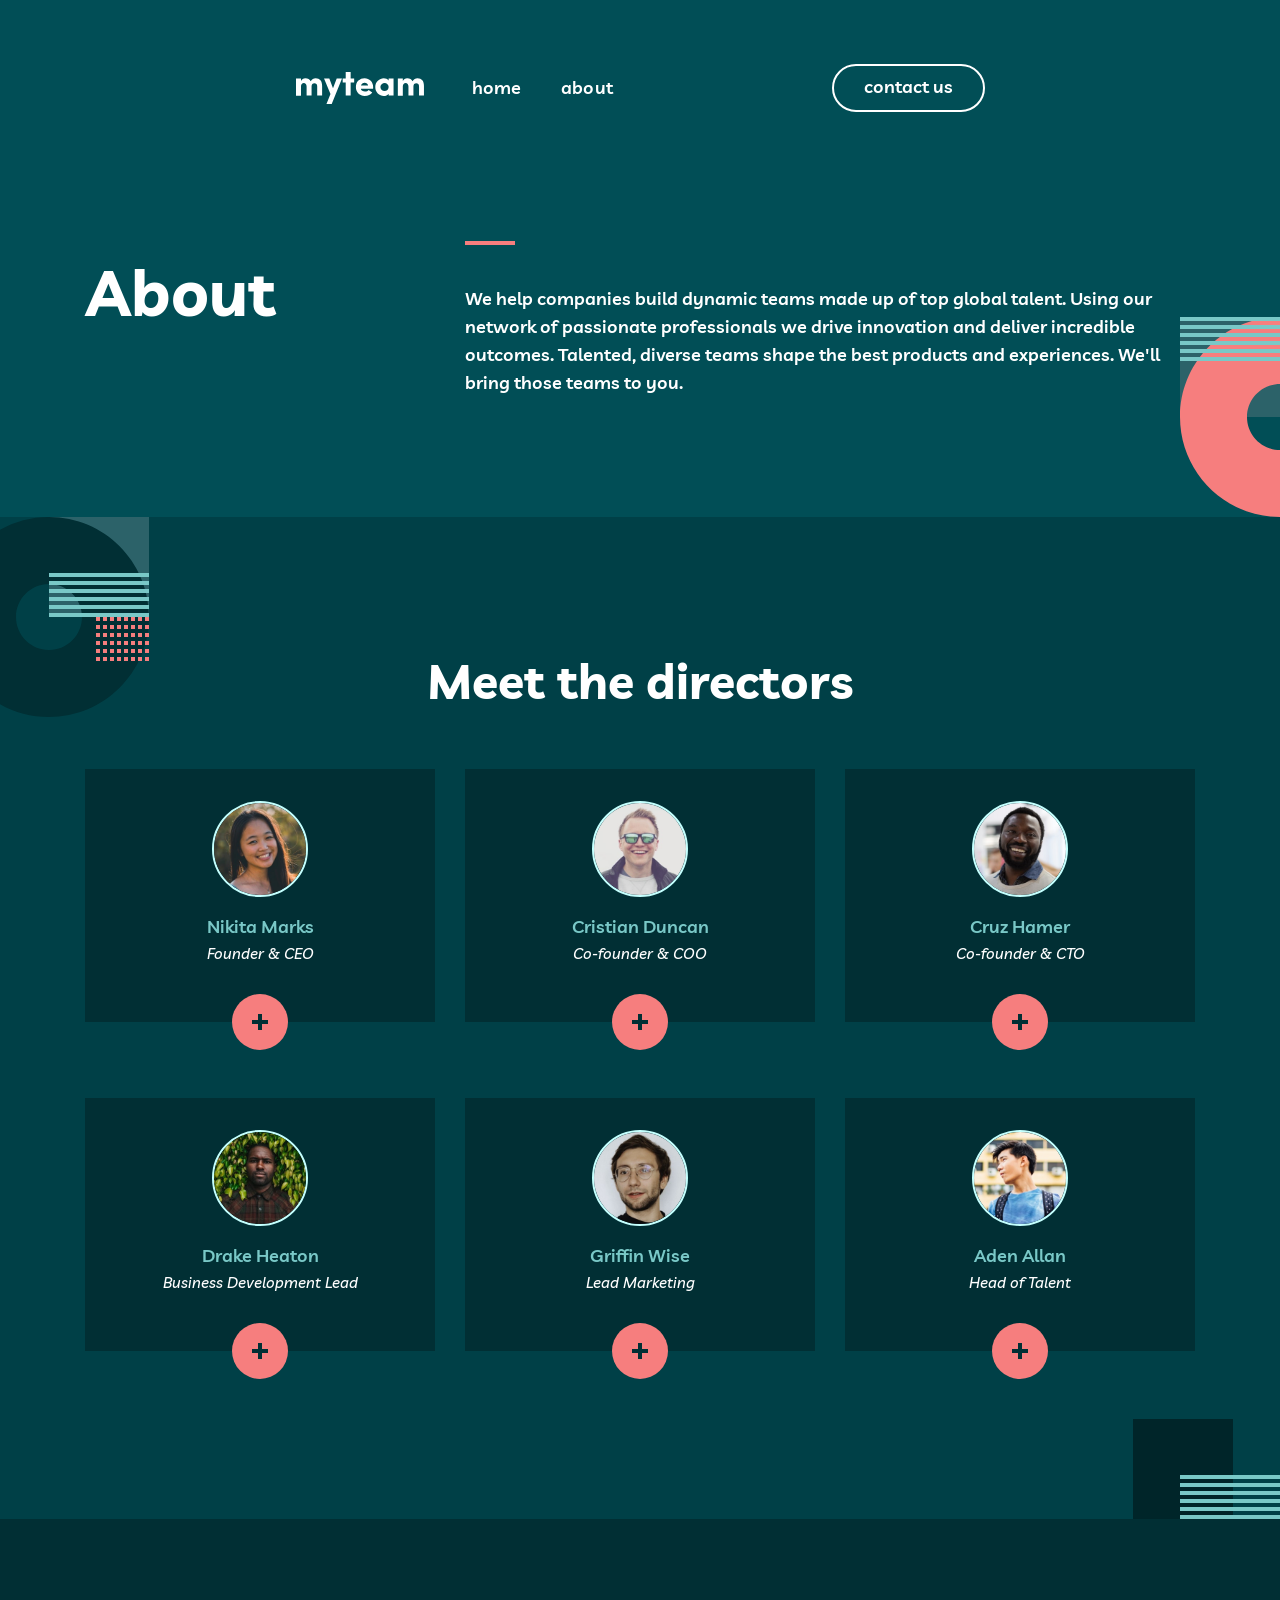
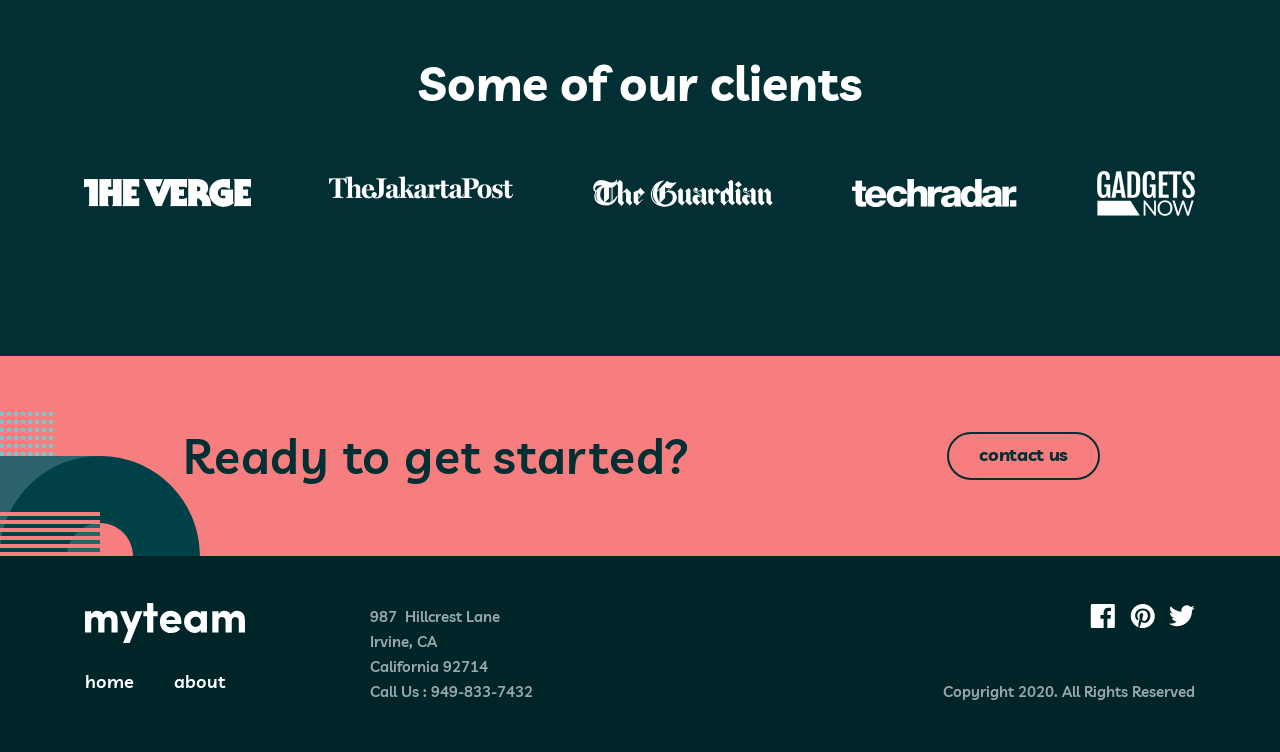
==== pages/about.html @ 4eefe759 "Merge branch 'main' into Task/Hel-60" ====
<!DOCTYPE html>
<html lang="en">
<head>
    <meta charset="UTF-8">
    <meta name="viewport" content="width=device-width, initial-scale=1.0">
    <title>About Us</title>
    <link rel="stylesheet" href="../css/normalize.css">
    <link rel="stylesheet" href="../css/main.css">
    <link rel="stylesheet" href="../css/about.css">
</head>
<body>
    <header>
        <section class="header-navigation-bar">
            <aside>
                <img class="nav-logo" src="../assets/icons/logo.svg" alt="logo">
                <nav>
                    <a href="../index.html">home</a>
                    <a href="about.html">about</a>
                </nav>
            </aside>

            <aside>
                <button class="nav-contact"><a href="contact.html">contact us</a></button>
                <button class="nav-toggle"><img src="../assets/icons/icon-hamburger.svg" alt="menu"></button>
            </aside>
        </section>
    </header>

    <main>
        <section class="about-section">
            <div class="about-text">
            <aside><h1 class="about-text-about">About</h1></aside>
            <aside class="about-paragraph-container">
                <div class="about-stick"></div>
                <p class="about-text-paragraph">We help companies build dynamic teams made up of top global talent. Using our network of passionate professionals we drive innovation and deliver incredible outcomes. Talented, diverse teams shape the best products and experiences. We'll bring those teams to you.</p>
            </aside></div>
            <img src="../assets/icons/bg-pattern-about-1-mobile-nav-1.svg" alt="bg-pattern-about-1-mobile-nav-1" class="about-circle">
        </section>
        <section class="directors-section">
            <img class="directors-decoration-top" src="../assets/icons/bg-pattern-about-2-contact-1.svg" alt="">
            <h2>Meet the directors</h2>
            <div class="directors-grid">
                <div class="director-card">
                    <div class="director-profile">
                        <img class="director-avatar" src="../assets/images/avatar-nikita.jpg" alt="nikita">
                        <h3>Nikita Marks</h3>
                        <p>Founder & CEO</p>
                    </div>
                    <article class="director-details" aria-hidden="true">
                        <h3>Nikita Marks</h3>
                        <p>“Empowered teams create truly amazing products. Set the north star and let them follow it.”</p>
                        <div>
                            <img class="director-social-icon" src="../assets/icons/icon-twitter.svg" alt="Twitter">
                            <img class="director-social-icon" src="../assets/icons/icon-linkedin.svg" alt="LinkedIn">
                        </div>
                    </article>
                    <button type="button" aria-label="Show Nikita Marks details" aria-expanded="false"><img class="director-toggle-icon" src="../assets/icons/icon-cross.svg" alt=""></button>
                </div>
                <div class="director-card">
                    <div class="director-profile">
                        <img class="director-avatar" src="../assets/images/avatar-christian.jpg" alt="christian">
                        <h3>Cristian Duncan</h3>
                        <p>Co-founder & COO</p>
                    </div>
                    <article class="director-details" aria-hidden="true">
                        <h3>Cristian Duncan</h3>
                        <p>“Empowered teams create truly amazing products. Set the north star and let them follow it.”</p>
                        <div>
                            <img class="director-social-icon" src="../assets/icons/icon-twitter.svg" alt="Twitter">
                            <img class="director-social-icon" src="../assets/icons/icon-linkedin.svg" alt="LinkedIn">
                        </div>
                    </article>
                    <button type="button" aria-label="Show Cristian Duncan details" aria-expanded="false"><img class="director-toggle-icon" src="../assets/icons/icon-cross.svg" alt=""></button>
                </div>
                <div class="director-card">
                    <div class="director-profile">
                        <img class="director-avatar" src="../assets/images/avatar-cruz.jpg" alt="cruz">
                        <h3>Cruz Hamer</h3>
                        <p>Co-founder & CTO</p>
                    </div>
                    <article class="director-details" aria-hidden="true">
                        <h3>Cruz Hamer</h3>
                        <p>“Empowered teams create truly amazing products. Set the north star and let them follow it.”</p>
                        <div>
                            <img class="director-social-icon" src="../assets/icons/icon-twitter.svg" alt="Twitter">
                            <img class="director-social-icon" src="../assets/icons/icon-linkedin.svg" alt="LinkedIn">
                        </div>
                    </article>
                    <button type="button" aria-label="Show Cruz Hamer details" aria-expanded="false"><img class="director-toggle-icon" src="../assets/icons/icon-cross.svg" alt=""></button>
                </div>
                <div class="director-card">
                    <div class="director-profile">
                        <img class="director-avatar" src="../assets/images/avatar-drake.jpg" alt="drake">
                        <h3>Drake Heaton</h3>
                        <p>Business Development Lead</p>
                    </div>
                    <article class="director-details" aria-hidden="true">
                        <h3>Drake Heaton</h3>
                        <p>“Empowered teams create truly amazing products. Set the north star and let them follow it.”</p>
                        <div>
                            <img class="director-social-icon" src="../assets/icons/icon-twitter.svg" alt="Twitter">
                            <img class="director-social-icon" src="../assets/icons/icon-linkedin.svg" alt="LinkedIn">
                        </div>
                    </article>
                    <button type="button" aria-label="Show Drake Heaton details" aria-expanded="false"><img class="director-toggle-icon" src="../assets/icons/icon-cross.svg" alt=""></button>
                </div>
                <div class="director-card">
                    <div class="director-profile">
                        <img class="director-avatar" src="../assets/images/avatar-griffin.jpg" alt="griffin">
                        <h3>Griffin Wise</h3>
                        <p>Lead Marketing</p>
                    </div>
                    <article class="director-details" aria-hidden="true">
                        <h3>Griffin Wise</h3>
                        <p>“Empowered teams create truly amazing products. Set the north star and let them follow it.”</p>
                        <div>
                            <img class="director-social-icon" src="../assets/icons/icon-twitter.svg" alt="Twitter">
                            <img class="director-social-icon" src="../assets/icons/icon-linkedin.svg" alt="LinkedIn">
                        </div>
                    </article>
                    <button type="button" aria-label="Show Griffin Wise details" aria-expanded="false"><img class="director-toggle-icon" src="../assets/icons/icon-cross.svg" alt=""></button>
                </div>
                <div class="director-card">
                    <div class="director-profile">
                        <img class="director-avatar" src="../assets/images/avatar-aden.jpg" alt="aden">
                        <h3>Aden Allan</h3>
                        <p>Head of Talent</p>
                    </div>
                    <article class="director-details" aria-hidden="true">
                        <h3>Aden Allan</h3>
                        <p>“Empowered teams create truly amazing products. Set the north star and let them follow it.”</p>
                        <div>
                            <img class="director-social-icon" src="../assets/icons/icon-twitter.svg" alt="Twitter">
                            <img class="director-social-icon" src="../assets/icons/icon-linkedin.svg" alt="LinkedIn">
                        </div>
                    </article>
                    <button type="button" aria-label="Show Aden Allan details" aria-expanded="false"><img class="director-toggle-icon" src="../assets/icons/icon-cross.svg" alt=""></button>
                </div>
            </div>
            <img class="directors-decoration-bottom" src="../assets/icons/bg-pattern-home-4-about-3.svg" alt="">
        </section>
        <section class="clients-section">
            <h2>Some of our clients</h2>
            <div class="client-logos">
                <img class="client-logo1 client-logo" src="../assets/icons/logo-the-verge.png" alt="The Verge">
                <img class="client-logo2 client-logo" src="../assets/icons/logo-jakarta-post.png" alt="The Jakarta Post">
                <img class="client-logo3 client-logo" src="../assets/icons/logo-the-guardian.png" alt="The Guardian">
                <img class="client-logo4 client-logo" src="../assets/icons/logo-tech-radar.png" alt="TechRadar">
                <img class="client-logo5 client-logo" src="../assets/icons/logo-gadgets-now.png" alt="Gadgets Now">
            </div>
        </section>



        <section class="ready-footer">
            <div class="ready-left">
                <img class="ready-decoration" src="../assets/icons/bg-pattern-home-6-about-5.svg" alt="decoratoin">
            </div>

            <div class="ready-content">
                <h2>Ready to get started?</h2>
                <button class="ready-button"><a href="contact.html">contact us</a></button>
            </div>
        </section>
    </main>
    
    <footer class="site-footer">
        <div class="footer-content">
            <div class="footer-left">
                <div>
                    <img class="footer-logo" src="../assets/icons/logo.svg" alt="myteam logo">
                    <nav class="footer-nav">
                        <a href="../index.html">home</a>
                        <a href="../pages/about.html">about</a>
                    </nav>
                </div>

                <div class="footer-address-box">
                    <address class="footer-address">
                        <p>987 <span>Hillcrest Lane</span></p>
                        <p>Irvine, CA</p>
                        <p>California 92714</p>
                        <p>Call Us : 949-833-7432</p>
                    </address>
                </div>
            </div>

            

            <div class="footer-right">
                <div class="footer-socials">
                <svg xmlns="http://www.w3.org/2000/svg" width="24" height="24" viewBox="0 0 24 24" fill="none">
                        <path d="M22.675 0H1.325C0.593 0 0 0.593 0 1.325V22.676C0 23.407 0.593 24 1.325 24H12.82V14.706H9.692V11.084H12.82V8.413C12.82 5.313 14.713 3.625 17.479 3.625C18.804 3.625 19.942 3.724 20.274 3.768V7.008L18.356 7.009C16.852 7.009 16.561 7.724 16.561 8.772V11.085H20.148L19.681 14.707H16.561V24H22.677C23.407 24 24 23.407 24 22.675V1.325C24 0.593 23.407 0 22.675 0Z" fill="white"/>
                    </svg>
                    <svg xmlns="http://www.w3.org/2000/svg" width="24" height="24" viewBox="0 0 24 24" fill="none">
                        <path d="M12 0C5.373 0 0 5.372 0 12C0 17.084 3.163 21.426 7.627 23.174C7.522 22.225 7.427 20.769 7.669 19.733C7.887 18.796 9.076 13.768 9.076 13.768C9.076 13.768 8.717 13.049 8.717 11.986C8.717 10.318 9.684 9.072 10.888 9.072C11.911 9.072 12.406 9.841 12.406 10.762C12.406 11.791 11.751 13.33 11.412 14.757C11.129 15.951 12.011 16.926 13.189 16.926C15.322 16.926 16.961 14.677 16.961 11.431C16.961 8.558 14.897 6.549 11.949 6.549C8.535 6.549 6.531 9.11 6.531 11.756C6.531 12.787 6.928 13.894 7.424 14.494C7.522 14.613 7.536 14.718 7.507 14.839L7.174 16.199C7.121 16.419 7 16.466 6.772 16.36C5.273 15.662 4.336 13.471 4.336 11.711C4.336 7.926 7.086 4.449 12.265 4.449C16.428 4.449 19.663 7.416 19.663 11.38C19.663 15.516 17.056 18.844 13.436 18.844C12.22 18.844 11.077 18.213 10.686 17.466L9.938 20.319C9.667 21.362 8.936 22.669 8.446 23.465C9.57 23.812 10.763 24 12 24C18.627 24 24 18.627 24 12C24 5.372 18.627 0 12 0Z" fill="white"/>
                    </svg>
                    <svg xmlns="http://www.w3.org/2000/svg" width="24" height="20" viewBox="0 0 24 20" fill="none">
                        <path d="M24 2.309C23.117 2.701 22.168 2.965 21.172 3.084C22.189 2.475 22.97 1.51 23.337 0.36C22.386 0.924 21.332 1.334 20.21 1.555C19.313 0.598 18.032 0 16.616 0C13.437 0 11.101 2.966 11.819 6.045C7.728 5.84 4.1 3.88 1.671 0.901C0.381 3.114 1.002 6.009 3.194 7.475C2.388 7.449 1.628 7.228 0.965 6.859C0.911 9.14 2.546 11.274 4.914 11.749C4.221 11.937 3.462 11.981 2.69 11.833C3.316 13.789 5.134 15.212 7.29 15.252C5.22 16.875 2.612 17.6 0 17.292C2.179 18.689 4.768 19.504 7.548 19.504C16.69 19.504 21.855 11.783 21.543 4.858C22.505 4.163 23.34 3.296 24 2.309Z" fill="white"/>
                    </svg>
                </div>

                <p class="footer-copyright">
                    Copyright 2020. All Rights Reserved
                </p>
            </div>
        </div>
    </footer>

    <script src="../js/about.js"></script>
</body>
</html>
---- css/main.css ----
/* variables */

:root {
    /* primary colors: */
    --midnight-green: #014E56;
    --light-coral: #F67E7E;
    --white: #ffffff;

    /* secondary colors: */
    --rapture-blue: #79C8C7;
    --police-blue: #2C6269;
    --deep-jungle-green: #004047;
    --sacramento-state-green: #012F34;
    --dark-green: #002529;
}




/* font declaration */

@font-face {
    font-family: "Livvic-Black";
    src: url(../assets/fonts/Livvic-Black.ttf);
}

@font-face {
    font-family: "Livvic-BlackItalic";
    src: url(../assets/fonts/Livvic-BlackItalic.ttf);
}

@font-face {
    font-family: "Livvic-Bold";
    src: url(../assets/fonts/Livvic-Bold.ttf);
}

@font-face {
    font-family: "Livvic-BoldItalic";
    src: url(../assets/fonts/Livvic-BoldItalic.ttf);
}

@font-face {
    font-family: "Livvic-ExtraLight";
    src: url(../assets/fonts/Livvic-ExtraLight.ttf);
}

@font-face {
    font-family: "Livvic-ExtraLightItalic";
    src: url(../assets/fonts/Livvic-ExtraLightItalic.ttf);
}

@font-face {
    font-family: "Livvic-Italic";
    src: url(../assets/fonts/Livvic-Italic.ttf);
}

@font-face {
    font-family: "Livvic-Light";
    src: url(../assets/fonts/Livvic-Light.ttf);
}

@font-face {
    font-family: "Livvic-LightItalic";
    src: url(../assets/fonts/Livvic-LightItalic.ttf);
}

@font-face {
    font-family: "Livvic-Medium";
    src: url(../assets/fonts/Livvic-Medium.ttf);
}

@font-face {
    font-family: "Livvic-MediumItalic";
    src: url(../assets/fonts/Livvic-MediumItalic.ttf);
}

@font-face {
    font-family: "Livvic-Regular";
    src: url(../assets/fonts/Livvic-Regular.ttf);
}

@font-face {
    font-family: "Livvic-SemiBold";
    src: url(../assets/fonts/Livvic-SemiBold.ttf);
}

@font-face {
    font-family: "Livvic-SemiBoldItalic";
    src: url(../assets/fonts/Livvic-SemiBoldItalic.ttf);
}

@font-face {
    font-family: "Livvic-Thin";
    src: url(../assets/fonts/Livvic-Thin.ttf);
}

@font-face {
    font-family: "Livvic-ThinItalic";
    src: url(../assets/fonts/Livvic-ThinItalic.ttf);
}


/* rules */

body { margin: 0; }
p { margin: 0; }
h1 { margin: 0; }




    
header {
    height: 12.0rem;
    width: 100%;
    background-color: var(--midnight-green);
    display: flex;
    justify-content: center;
}

.header-navigation-bar {
    width: 69.375rem;
    height: 3rem;
    background-color: var(--midnight-green);
    margin: 4.5625rem;
    display: flex; 
    justify-content: space-between;
    align-items: center;
    box-sizing: border-box;
}

header button {
    display: flex;
    align-items: center;
    justify-content: center;
    width: 9.563rem;
    height: 3rem;
    border-radius: 1.5rem;
    padding-bottom: 0.15rem;
    color: white;
    text-decoration: none;
    border: 2px solid white;
    background-color: transparent;
    font-size: 1.125rem;
    font-style: normal;
    line-height: 1.75rem;
    font-family: "Livvic-SemiBold";
}

header aside:first-child {
    display: flex;
}

header a {
    text-decoration: none;
    color: white;
    font-size: 1.125rem;
    font-style: normal;
    line-height: 1.75rem;
    font-family: "Livvic-SemiBold";
}

header nav a:hover {
    color: var(--light-coral);
    transition: color 0.2s ease-in-out;
}

header button:hover {
    background-color: white;
    cursor: pointer;
    transition: color 0.2s ease-in-out;
}

header button:hover a {
    color: black;
    transition: color 0.2s ease-in-out;
}


.header-navigation-bar img {
    width: 10rem;
    height: 2.5rem;
}

header nav {
    display: flex;
    align-items: center;
    gap: 2.5rem;                      
    margin-left: 5rem;
}

header nav a {
    letter-spacing: 0.01rem;
}


.header-navigation-bar .nav-toggle {
	display: none;
}







.site-footer {
    width: 100%;
    height: 12.25rem;
    background-color: var(--dark-green);
    box-sizing: border-box;
    display: flex;
    justify-content: center;
    align-items: center;
}

.footer-content {
    width: 69.375rem;
    max-width: 100%;
    height: 100%;
    display: flex;
    justify-content: space-between;
    align-items: center;
}


.footer-left {
    display: flex;
    justify-content: flex-start;
    align-items: center;
    gap: 7.8125rem;
}

.footer-left img {
    margin-top: -0.5rem;
}

.footer-logo {
    width: 10rem;
    height: 2.5rem;
    display: block;
    margin-bottom: 1.55rem;
    margin-top: -0.25rem;
}

.footer-nav {
    display: flex;
    justify-content: flex-start;
    align-items: flex-start;
    gap: 2.5rem;
}

.footer-nav a {
    color: var(--white);
    text-decoration: none;
    font-family: "Livvic-SemiBold", sans-serif;
    font-size: 1.125rem;
    line-height: 1.75rem;
}

.footer-nav a:hover {
    color: var(--light-coral);
}

.footer-address-box {
    color: var(--white);
    font-family: "Livvic-SemiBold", sans-serif;
    font-size: 0.9375rem;
    font-style: normal;
    line-height: 1.5625rem;
    opacity: 0.6;
}

.footer-address {
    font-style: normal;
}

.footer-address p:first-child span {
    margin-left: 0.22rem
}

.footer-address p {
    margin: 0;
}

.footer-right {
    height: 100%;
    display: flex;
    flex-direction: column;
    align-items: flex-end;
    justify-content: space-between;
    padding: 3rem 0;
    box-sizing: border-box;
}

.footer-socials {
    display: flex;
    gap: 0.89rem
}

.footer-socials .icon {
    width: 1.5rem;
    height: 1.5rem;
    display: flex;
    align-items: center;
    justify-content: center;
    color: var(--white);
    text-decoration: none;
}

.footer-socials svg {
    width: 100%;
    height: 100%;
    display: block;
    cursor: pointer;
    transition: 0.3s;
}

.footer-socials svg path{
    transition: 0.3s;
}

.footer-socials svg:hover{
    transform: scale(1.2    );
}

.footer-socials svg:hover path{
    fill:#F67E7E
}

.footer-socials a:hover {
    color: var(--light-coral);
}

.footer-copyright {
    color: var(--white);
    opacity: 0.6;
    font-family: "Livvic-SemiBold", sans-serif;
    font-size: 0.9375rem;
    line-height: 1.5625rem;
    margin: 0;
}








@media screen and (max-width: 1352px) {
    header {
        height: 12.0rem;
        width: 100%;
        background-color: var(--midnight-green);
        display: flex;
        justify-content: center;
    }

    .header-navigation-bar {
        width: 43.0625rem; 
        height: 3rem;
        background-color: var(--midnight-green);
        margin: 4rem 2.44rem;
        display: flex; 
        justify-content: space-between;
        align-items: center;
        box-sizing: border-box;
    }

    header button {
        display: flex;
        align-items: center;
        justify-content: center;
        width: 9.563rem;
        height: 3rem;
        border-radius: 1.5rem;
        color: white;
        text-decoration: none;
        border: 2px solid white;
        background-color: transparent;
        font-size: 1.125rem;
        font-style: normal;
        line-height: 1.75rem;
        font-family: "Livvic-SemiBold";
    }

    header aside:first-child {
        display: flex;
    }

    header a {
        text-decoration: none;
        color: white;
        font-size: 1.125rem;
        font-style: normal;
        line-height: 1.75rem;
        font-family: "Livvic-SemiBold";
    }

    header nav a:hover {
        color: var(--light-coral);
        transition: color 0.2s ease-in-out;
    }

    header button:hover {
        background-color: white;
        cursor: pointer;
        transition: color 0.2s ease-in-out;
    }

    header button:hover a {
        color: black;
        transition: color 0.2s ease-in-out;
    }


    .header-navigation-bar img {
        width: 8rem;
        height: 2rem;
    }

    header nav {
        display: flex;
        align-items: center;
        gap: 2.5rem;                      
        margin-left: 3rem;
    }

    header button {
        width: 9.563rem;
        height: 3rem;
        border-radius: 1.5rem;
        border: 2px solid white;
        background-color: transparent;
        color: white;
    }


    p { margin: 0; }
    h1 { margin: 0; }
}


@media screen and (max-width: 767px) {
    .header-navigation-bar {
        display: flex;
        justify-content: space-between;
        align-items: center;
        width: 20.4375rem;
        max-width: 100%;
        height: 8rem;
        margin: 0 auto;
    }

    .header-navigation-bar nav,
    .header-navigation-bar .nav-contact {
        display: none;
    }

    .nav-logo {
        width: 8rem;
        height: auto;
    }

    .header-navigation-bar .nav-toggle {
        display: block;
        width: 1.25rem;
        height: 1.0625rem;
        min-width: 0;
        padding: 0;
        border: 0;
        border-radius: 0;
        background-color: transparent;
        cursor: pointer;
    }

    .header-navigation-bar .nav-toggle:hover {
        background-color: transparent;
    }

    .nav-toggle img {
        display: block;
        width: 1.25rem;
        height: 1.0625rem;
    }

}
---- css/about.css ----
.about-section {
    position: relative;
    background-color: var(--midnight-green);
    color: white;
    font-family: "Livvic-SemiBold", sans-serif;
    min-height: 20.3rem;
    overflow: hidden;
    justify-content: center;
    display: flex;
}

.about-text {
    width: 69.375rem;
    margin-top: 1.85rem;
    height: 10rem;
    display: grid;
    grid-template-columns: 350px 1fr;
    column-gap: 30px;
    margin-left: -0.3rem;
}

.about-text-about {
    font-family: "Livvic-Bold", sans-serif;
    font-size: 4rem;
    line-height: 8.75rem;
    margin-left: 3px;
}

.about-paragraph-container {
    display: flex;
    flex-direction: column;
}

.about-stick {
    width: 50px;
    margin-left: 2px;
    height: 4px;
    background-color: var(--light-coral);
    margin-top: 19px;
    margin-bottom: 40px;
}

.about-text-paragraph {
    font-size: 18px;
    line-height: 28px;
    margin: 0;
    margin-left: 2px;
    letter-spacing: 0.01px;

}

.about-circle {
    position: absolute;
    right: -100px;
    bottom: 0;
    width: 200px;
    height: auto;
}





















.directors-section,
.clients-section {
    position: relative;
    overflow: hidden;
    color: var(--white);
    font-family: "Livvic-SemiBold", sans-serif;
    text-align: center;
    box-sizing: border-box;
}

.directors-section {
    background: var(--deep-jungle-green);
    padding: 140px 24px 168px;
}

.directors-decoration-top
{
    position: absolute;
    top: 0;
    left: -4%;
}

.directors-decoration-bottom {
    position: absolute;
    right: 0;
    bottom: 0;
}

.directors-section > h2,
.clients-section > h2 {
    position: relative;
    z-index: 1;
    margin: 0 0 64px;
    font: 48px/48px "Livvic-Bold", sans-serif;
}

.directors-grid {
    position: relative;
    z-index: 1;
    display: grid;
    grid-template-columns: repeat(3, minmax(0, 1fr));
    gap: 76px 30px;
    max-width: 1110px;
    margin: auto;
}

.director-card {
    position: relative;
    height: 253px;
    background: var(--sacramento-state-green);
}

.director-profile,
.director-card > article {
    position: absolute;
    inset: 0;
    display: flex;
    flex-direction: column;
    align-items: center;
    box-sizing: border-box;
    padding: 32px 24px;
}

.director-avatar {
    width: 96px;
    height: 96px;
    box-sizing: border-box;
    border: 2px solid #c4fffe;
    border-radius: 50%;
    object-fit: cover;
    margin-bottom: 16px;
}

.directors-section h3 {
    margin: 0;
    color: var(--rapture-blue);
    font-size: 18px;
    line-height: 28px;
}

.directors-section p {
    font-size: 15px;
    line-height: 25px;
}

.director-profile p {
    font-family: "Livvic-MediumItalic", sans-serif;
}

.director-details {
    visibility: hidden;
    opacity: 0;
    background: var(--dark-green);
    transition: opacity 180ms ease, visibility 180ms ease;
}

.director-details p {
    max-width: 255px;
    margin-top: 8px;
}

.director-details div {
    display: flex;
    gap: 16px;
    margin-top: 24px;
}

.director-social-icon {
    display: block;
    width: 24px;
    height: 24px;
    cursor: pointer;
    object-fit: contain;
    transition: transform 180ms ease;
}

.director-social-icon:hover {
    transform: translateY(-4px) scale(1.15);
    filter: invert(47%) sepia(100%) saturate(499%) hue-rotate(314deg) brightness(110%) contrast(93%);
}

.director-card.is-open > .director-details {
    visibility: visible;
    opacity: 1;
}

.director-card > button {
    position: absolute;
    z-index: 2;
    left: 50%;
    bottom: -28px;
    display: grid;
    place-items: center;
    width: 56px;
    height: 56px;
    padding: 0;
    transform: translateX(-50%);
    border: 0;
    border-radius: 50%;
    background: var(--light-coral);
    cursor: pointer;
    outline: none;
}

.director-card > button:hover,
.director-card > button:focus-visible {
    background: var(--rapture-blue);
}

.director-card > button:focus-visible {
    outline: 2px solid var(--white);
    outline-offset: 3px;
}

.director-card.is-open > button {
    background: var(--rapture-blue);
}

.director-card.is-open > button .director-toggle-icon {
    transform: rotate(45deg);
}

.director-toggle-icon {
    width: 16px;
    height: 16px;
    transition: transform 180ms ease;
}

@media (prefers-reduced-motion: reduce) {
    .director-details,
    .director-social-icon,
    .director-card > button,
    .director-toggle-icon {
        transition: none;
    }
}






















.clients-section {
    min-height: 437px;
    padding: 140px 24px 110px;
    background: var(--sacramento-state-green);
}

.client-logos {
    position: relative;
    z-index: 1;
    display: flex;
    align-items: center;
    justify-content: space-between;
    gap: 28px;
    max-width: 1110px;
    margin: auto;
}

.client-logo {
    display: block;
    width: auto;
    height: auto;
    object-fit: contain;
}

.client-logo1 {
    max-width: 15%;
    max-height: 2.813rem;
    margin: -0.063rem;
}

.client-logo2 {
width: 11.5rem;
height: 1.4375rem;
margin-top: -0.688rem;
}
.client-logo3 {
width: 11.25rem;
height: 1.75rem;
margin-right: -0.063rem;
}
.client-logo4 {
width: 10.3125rem;
height: 1.75rem;
}
.client-logo5 {
    max-width: 15%;
    max-height: 2.813rem;
}


















.ready-footer {
	display: flex;
	height: 12.5rem;
	overflow: hidden;
	background-color: var(--light-coral);
}

.ready-left {
	display: flex;
	align-self: flex-end;
	width: 0;
}

.ready-decoration {
	display: block;
	width: 12.5rem;
	height: auto;
	max-width: none;
}

.ready-content {
	display: flex;
	justify-content: space-between;
	align-items: center;
	width: 57.3125rem;
	max-width: 100%;
	margin: 0 auto;
}

.ready-footer h2 {
	margin: 0;
	color: var(--sacramento-state-green);
	font-family: "Livvic-SemiBold";
	font-size: 3rem;
	line-height: 3rem;
	letter-spacing: 0.048rem;
    margin-left: 0.1rem;
}

.ready-button {
    margin-right: -0.1rem;
	width: 9.5625rem;
	height: 3rem;
    padding-bottom: 0.1rem;
    letter-spacing: -0.02rem;
	border: 0.125rem solid var(--sacramento-state-green);
	border-radius: 1.5rem;
	background-color: transparent;
	color: var(--sacramento-state-green);
	font-family: "Livvic-Bold";
	font-size: 1.125rem;
	line-height: 1.75rem;
	cursor: pointer;
	transition: color 0.2s ease-in-out, background-color 0.2s ease-in-out;
}

.ready-button a,
.ready-button a:visited,
.ready-button a:link {
    text-decoration: none;
    color: var(--sacramento-state-green);
}

.ready-button:hover a {
	color: var(--white);
}

.ready-button:hover {
	background-color: var(--sacramento-state-green);
}




































@media screen and (max-width: 767px) {
    .directors-section {
        padding: 5.75rem 6% 4rem;
    }

    .directors-decoration-top {
        left: -7rem;
        top: -6.3rem;
    }

    .directors-section > h2 {
        margin-bottom: 2.75rem;
        font-size: 1.75rem;
        line-height: 2.125rem;
    }

    .directors-grid {
        grid-template-columns: minmax(0, 1fr);
        gap: 3.25rem;
        max-width: 100%;
    }

    .director-card {
        height: auto;
        aspect-ratio: 1.29 / 1;
    }

    .director-profile,
    .director-card > article {
        padding: 9% 0.75rem;
    }

    .director-avatar {
        width: 33%;
        max-width: 8.5rem;
        height: auto;
        aspect-ratio: 1;
        margin-bottom: 6.5%;
    }

    .directors-section h3 {
        font-size: 1.125rem;
        line-height: 1.75rem;
    }

    .directors-section p {
        font-size: 0.9375rem;
        line-height: 1.5rem;
    }

    .director-details p {
        max-width: 11rem;
        margin-top: 0.5rem;
    }

    .director-details div {
        gap: 0.75rem;
        margin-top: 1rem;
    }

    .director-social-icon {
        width: 1.25rem;
        height: 1.25rem;
    }

    .director-card > button {
        bottom: -1.75rem;
        width: 3.5rem;
        height: 3.5rem;
    }

    .director-toggle-icon {
        width: 1.5rem;
        height: 1.5rem;
    }
}

@media screen and (max-width: 374px) {
    .directors-section {
        padding-top: 3rem;
    }

    .directors-section > h2 {
        margin-bottom: 1.5rem;
        font-size: 1.25rem;
        line-height: 1.5rem;
    }

    .directors-grid {
        gap: 1.875rem;
    }

    .directors-section h3 {
        font-size: 0.75rem;
        line-height: 1.125rem;
    }

    .directors-section p {
        font-size: 0.625rem;
        line-height: 0.9375rem;
    }

    .director-social-icon {
        width: 0.875rem;
        height: 0.875rem;
    }

    .director-card > button {
        bottom: -1.25rem;
        width: 2.125rem;
        height: 2.125rem;
    }

    .director-toggle-icon {
        width: 0.75rem;
        height: 0.75rem;
    }

    header {
        height: 6rem;
    }

    .header-navigation-bar {
        width: calc(100% - 2rem);
        height: 2rem;
        margin: 2.25rem auto 0;
    }

    .header-navigation-bar img {
        width: 8rem;
        height: 2rem;
    }

    header nav,
    header aside:last-child {
        display: none;
    }

    .header-navigation-bar::after {
        width: 1.25rem;
        height: 1rem;
        background: repeating-linear-gradient(
            to bottom,
            var(--white) 0 0.125rem,
            transparent 0.125rem 0.4375rem
        );
        content: "";
    }

    .about-section {
        position: relative;
        height: auto;
        min-height: 0;
        padding: 1.5rem 1.5rem 1.25rem;
        box-sizing: border-box;
        overflow: hidden;
        text-align: center;
    }

    .about-text {
        position: relative;
        z-index: 1;
        display: block;
        width: 100%;
        max-width: 20rem;
        height: auto;
        margin: 0 auto;
    }

    .about-text-about {
        font-size: 2rem;
        line-height: 2.5rem;
    }

    .about-stick {
        display: none;
    }

    .about-text-paragraph {
        margin-top: 0.5rem;
        font-size: 0.9375rem;
        line-height: 1.75rem;
    }

    .about-circle {
        z-index: 0;
        top: auto;
        right: -6.25rem;
        bottom: -8.375rem;
        left: auto;
        width: 12.5rem;
        height: 12.5rem;
    }

    .clients-section {
        min-height: 0;
        padding: 6rem 1.5rem;
    }

    .clients-section::before {
        position: absolute;
        top: -6.875rem;
        left: -6.875rem;
        width: 13.75rem;
        aspect-ratio: 1;
        background: url("../assets/icons/bg-pattern-about-4.svg") center / contain no-repeat;
        content: "";
        pointer-events: none;
    }

    .clients-section > h2 {
        margin-bottom: 4rem;
        font-size: 2rem;
        line-height: 2.5rem;
    }

    .client-logos {
        flex-direction: column;
        gap: 3.5rem;
    }

    .client-logo {
        max-width: 10rem;
        max-height: 3rem;
    }
}
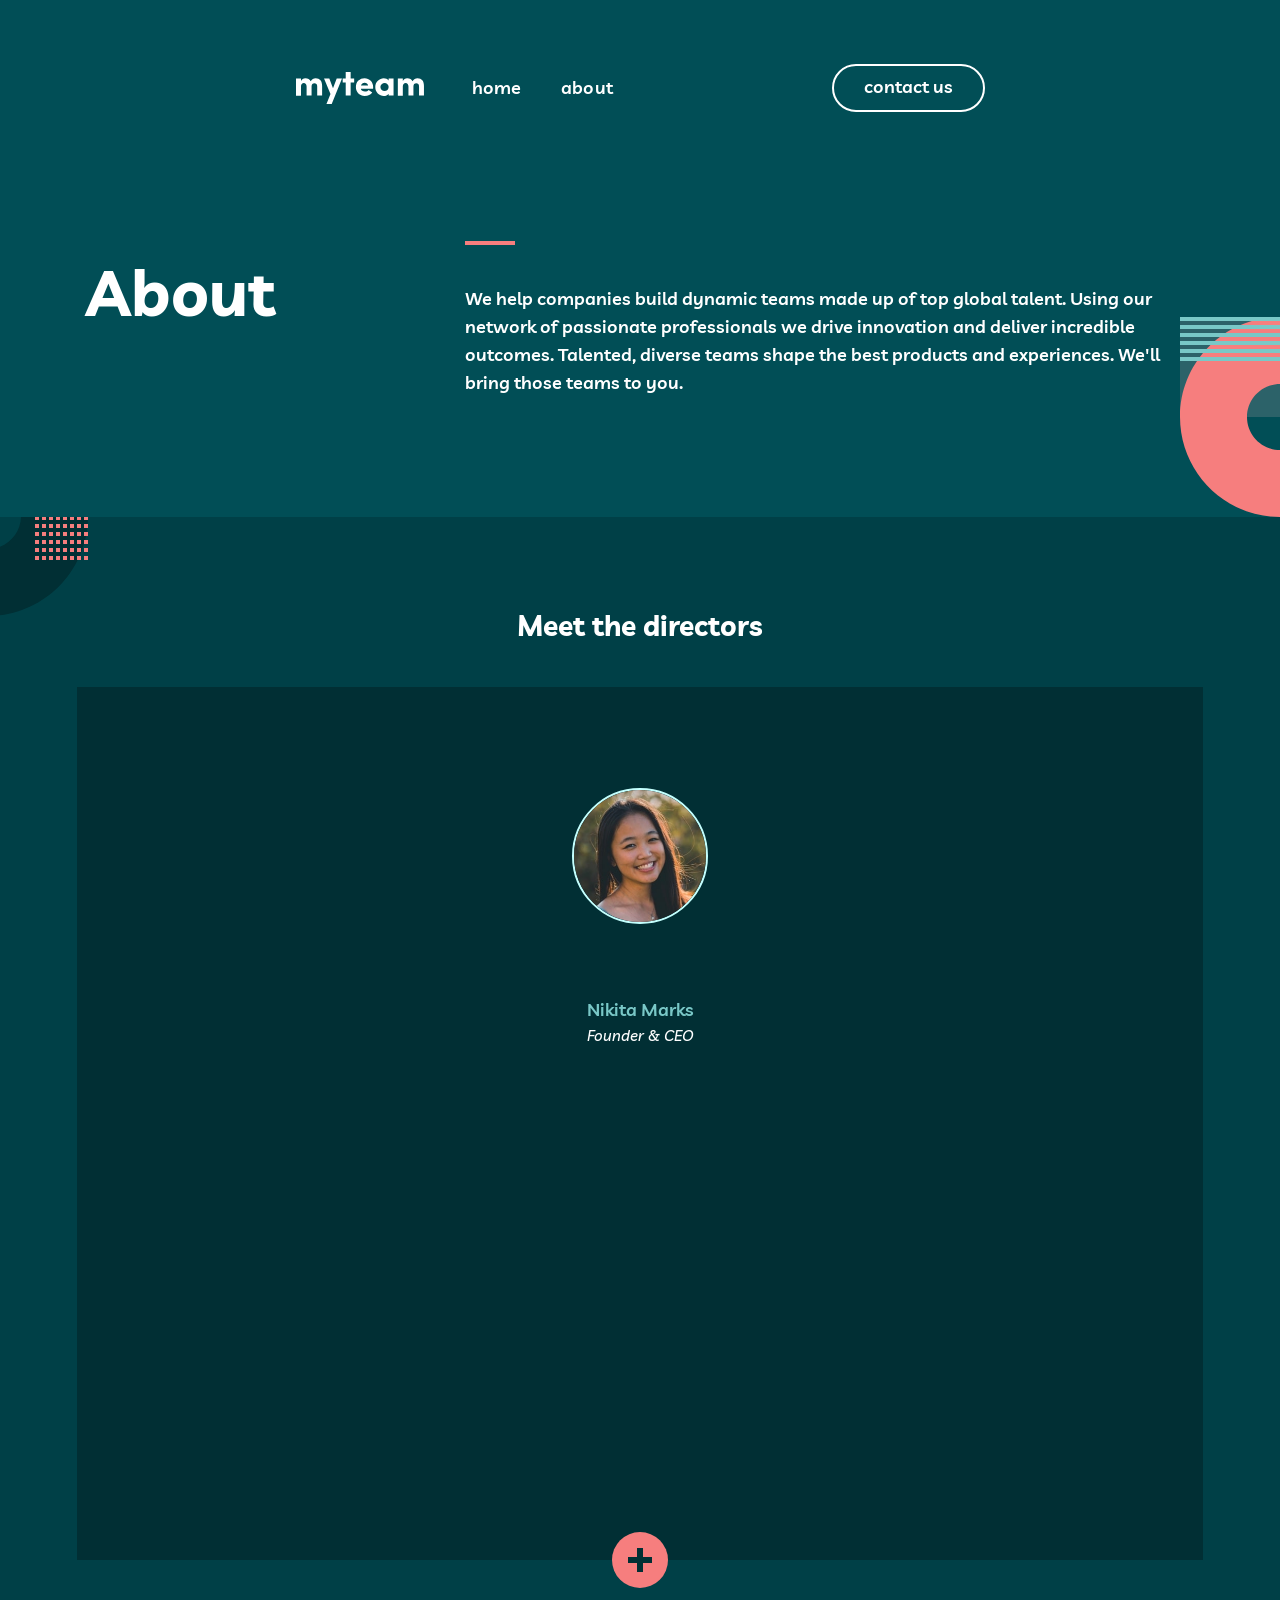
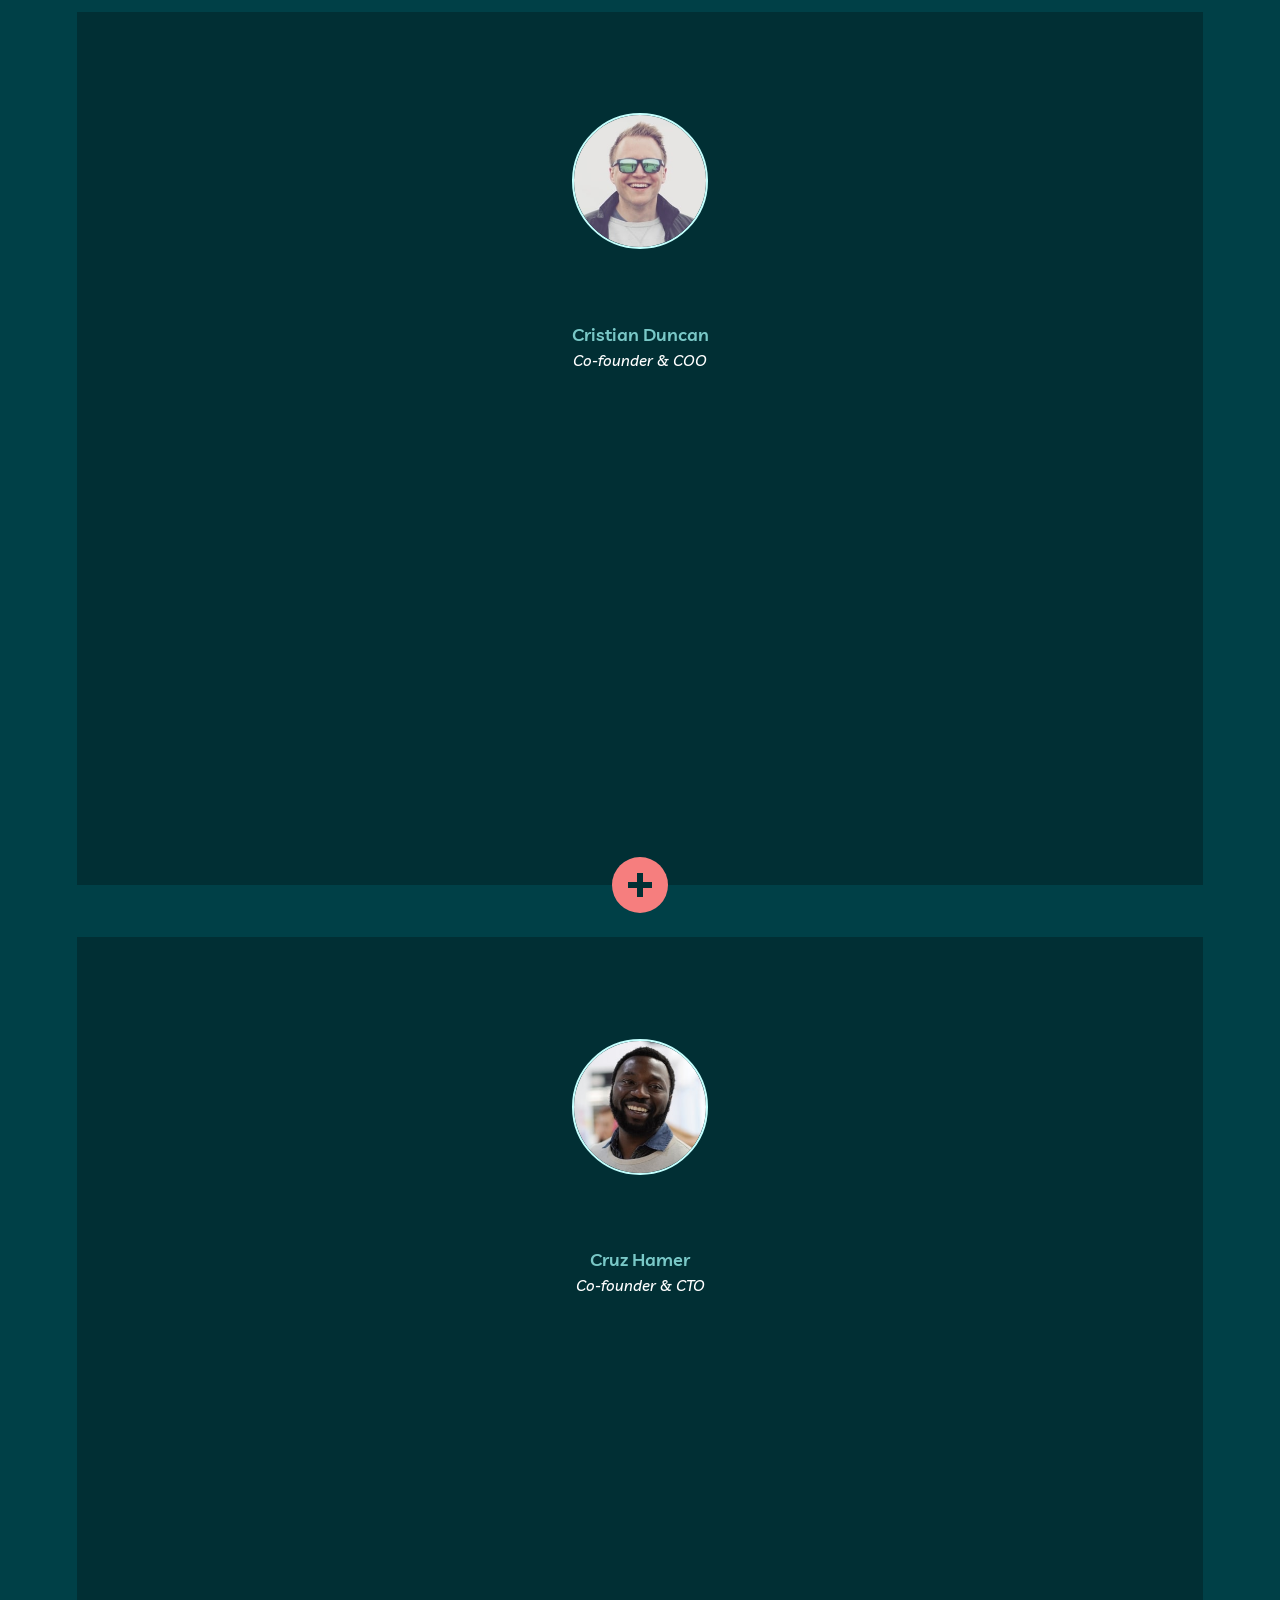
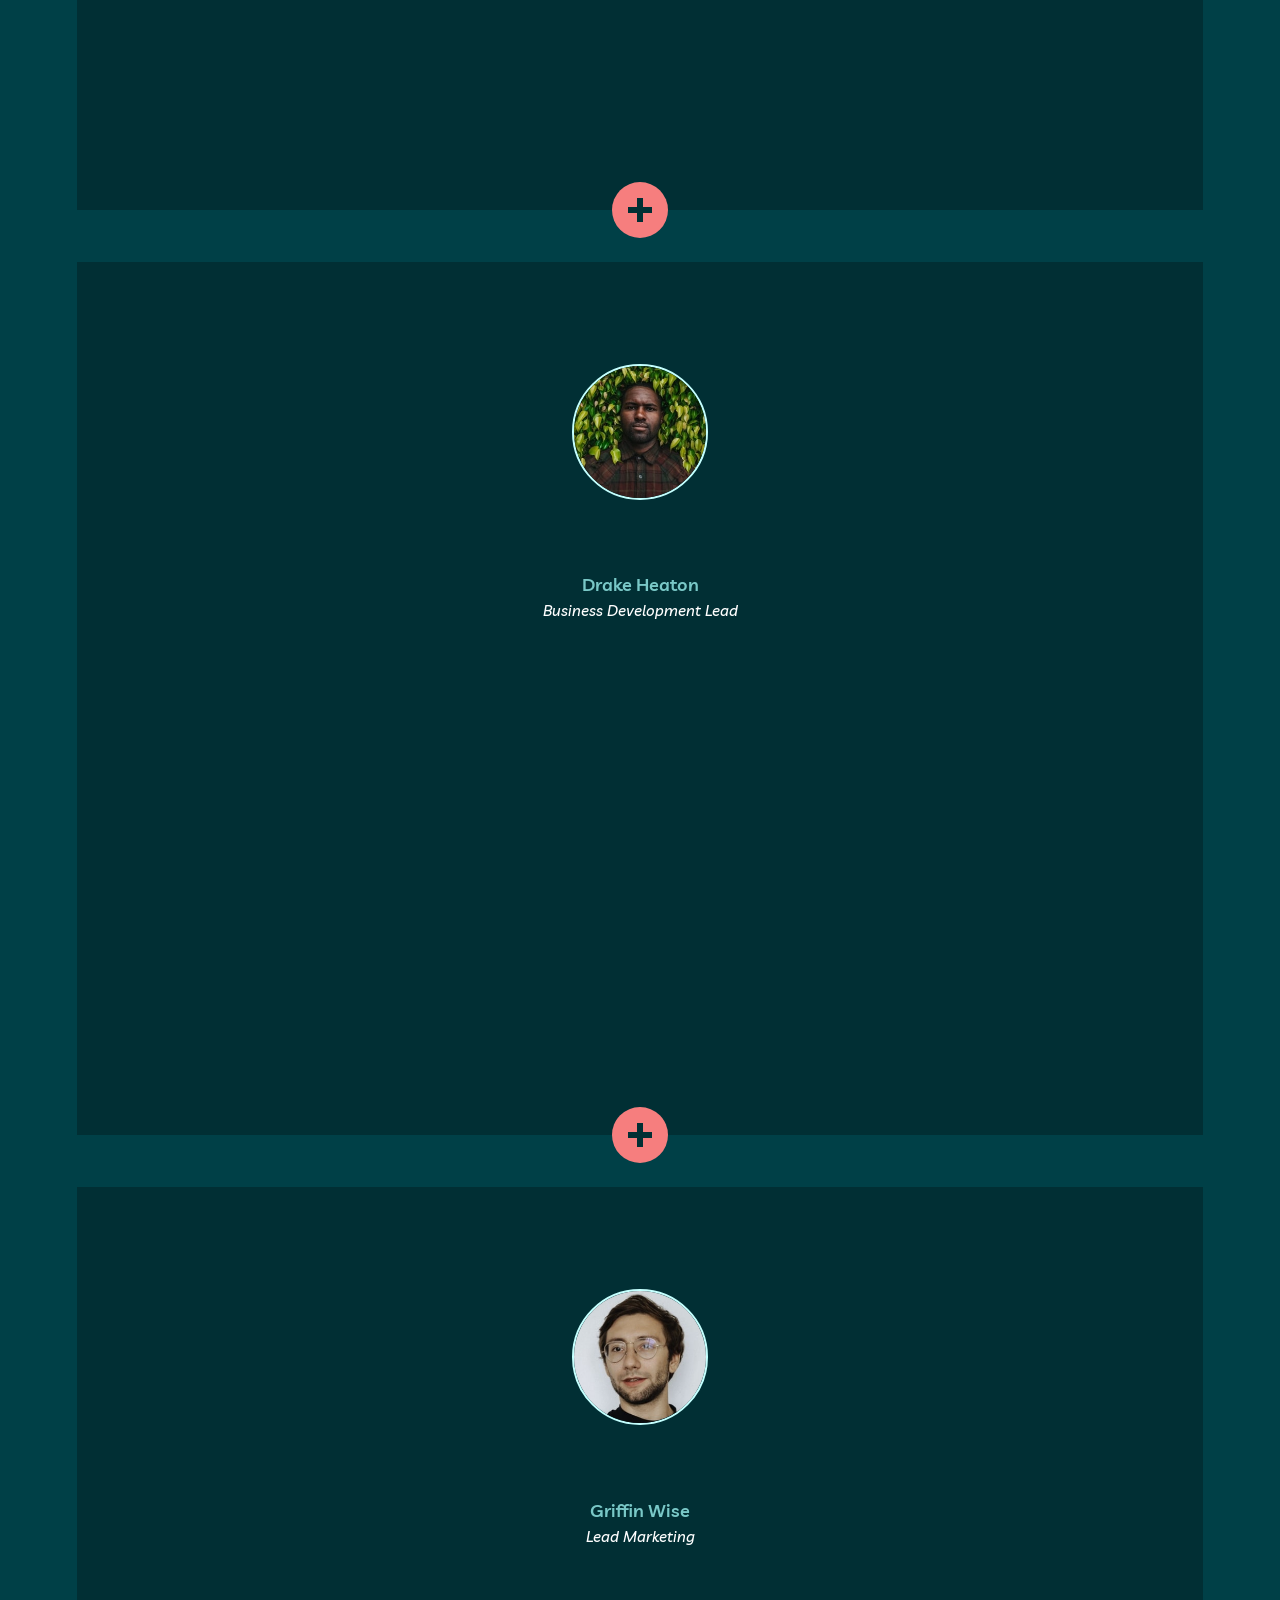
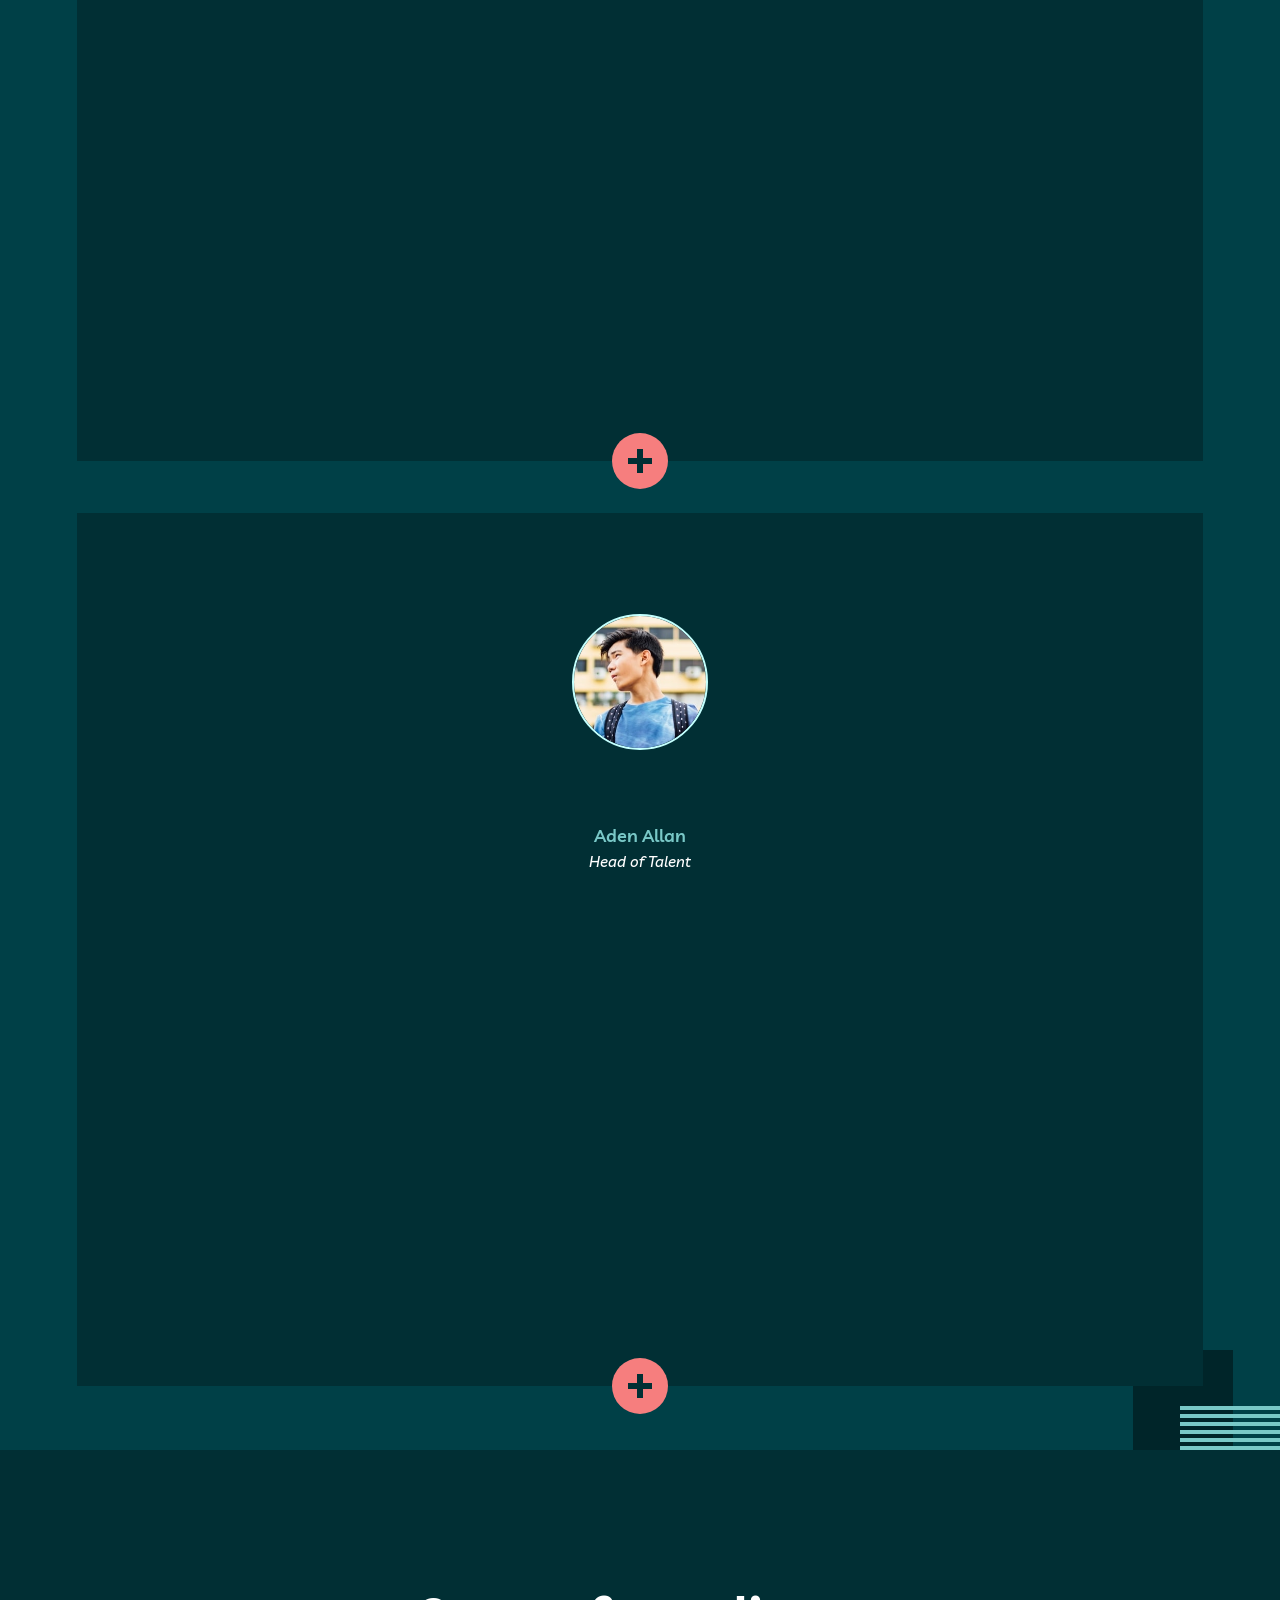
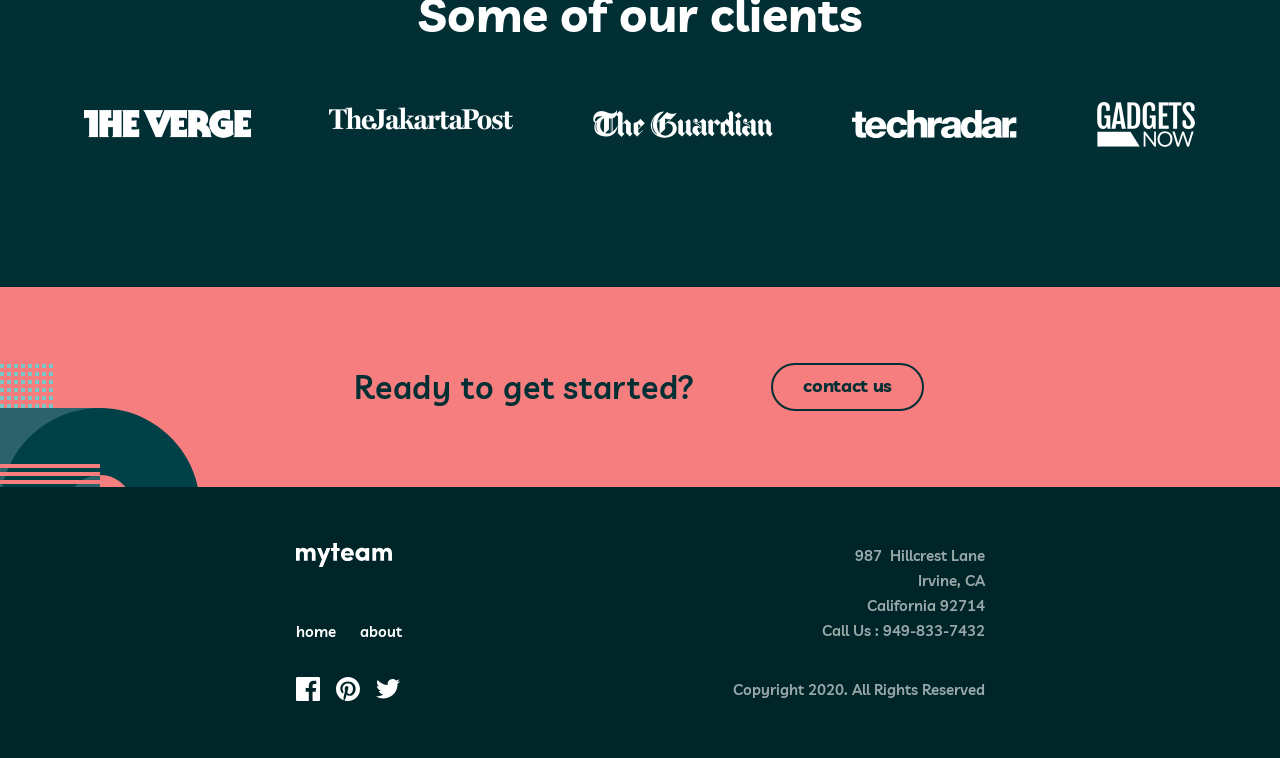
==== commit 7c6c0a82: "make footer tablet version" ====
--- a/pages/about.html
+++ b/pages/about.html
@@ -167,26 +167,26 @@
     <footer class="site-footer">
         <div class="footer-content">
             <div class="footer-left">
-                <div>
+                <div class="footer-brand">
                     <img class="footer-logo" src="../assets/icons/logo.svg" alt="myteam logo">
                     <nav class="footer-nav">
                         <a href="../index.html">home</a>
-                        <a href="../pages/about.html">about</a>
+                        <a href="about.html">about</a>
                     </nav>
                 </div>
 
                 <div class="footer-address-box">
                     <address class="footer-address">
-                        <p>987 <span>Hillcrest Lane</span></p>
-                        <p>Irvine, CA</p>
-                        <p>California 92714</p>
-                        <p>Call Us : 949-833-7432</p>
+                    
+                    <p>987 <span>Hillcrest Lane</span></p>
+                    <p>Irvine, CA</p>
+                    <p>California 92714</p>
+                    <p>Call Us : 949-833-7432</p>
+
                     </address>
                 </div>
             </div>
-
-            
-
+          
             <div class="footer-right">
                 <div class="footer-socials">
                 <svg xmlns="http://www.w3.org/2000/svg" width="24" height="24" viewBox="0 0 24 24" fill="none">
@@ -206,7 +206,5 @@
             </div>
         </div>
     </footer>
-
-    <script src="../js/about.js"></script>
 </body>
 </html>
--- a/css/main.css
+++ b/css/main.css
@@ -441,6 +441,68 @@
 
     p { margin: 0; }
     h1 { margin: 0; }
+
+
+
+
+
+    .site-footer {
+        height: auto;
+        min-height: 16.9375rem;
+    }
+
+    .footer-left,
+    .footer-right {
+        display: contents;
+    }
+
+    .footer-content {
+        box-sizing: border-box;
+        flex-wrap: wrap;
+        align-items: center;
+        align-content: flex-start;
+        row-gap: 2.0625rem;
+        width: 43.0625rem;
+        height: auto;
+        padding: 3.5rem 0;
+    }
+
+    .footer-brand,
+    .footer-address-box,
+    .footer-socials,
+    .footer-copyright {
+        width: 45%;
+    }
+
+    .footer-left .footer-logo {
+        width: 6rem;
+        height: 1.5rem;
+        margin: 0;
+    }
+
+    .footer-nav {
+        gap: 1.5rem;
+        margin-top: 3.25rem;
+    }
+
+    .footer-nav a {
+        font-size: 0.9375rem;
+        line-height: 1.5625rem;
+    }
+
+    .footer-address-box,
+    .footer-copyright {
+        text-align: right;
+    }
+
+    .footer-socials {
+        gap: 1rem;
+    }
+
+    .footer-socials svg {
+        width: 1.5rem;
+        height: auto;
+    }
 }
 
 
--- a/css/about.css
+++ b/css/about.css
@@ -430,24 +430,38 @@
 
 
 
-
-
-
-
-
-
-
-
-
-
-
-
-
-
-
-
-
-@media screen and (max-width: 767px) {
+@media screen and (max-width: 1352px) {
+    .ready-footer {
+        position: relative; 
+        display: flex;
+        height: 12.5rem;
+        overflow: hidden;
+        background-color: var(--light-coral);
+    }
+
+    .ready-footer h2 {
+        font-size: 2rem;
+        margin-left: -0.2rem;
+    }
+
+    .ready-footer .ready-content {
+        display: flex;
+        justify-content: center;
+        gap: 5.25rem;
+    }
+
+    .ready-footer .ready-button {
+        width: 9.5625rem;
+        height: 3rem;
+        margin-left: -0.5rem;
+    }
+
+    .ready-footer .ready-left {
+        position: absolute;
+        bottom: -1.35rem; 
+        left: 0;
+    } 
+
     .directors-section {
         padding: 5.75rem 6% 4rem;
     }
@@ -522,9 +536,28 @@
         width: 1.5rem;
         height: 1.5rem;
     }
-}
-
-@media screen and (max-width: 374px) {
+
+
+}
+
+
+
+
+
+
+
+
+
+
+
+
+
+
+
+
+
+
+@media screen and (max-width: 767px) {
     .directors-section {
         padding-top: 3rem;
     }
@@ -672,4 +705,44 @@
         max-width: 10rem;
         max-height: 3rem;
     }
-}
+
+
+
+
+
+
+
+
+
+
+
+    .ready-footer {
+        height: auto;
+        min-height: 18.875rem;
+    }
+
+    .ready-footer .ready-content {
+        flex-direction: column;
+        align-items: center;
+        gap: 1.5rem;
+        margin: 5.1875rem auto;
+    }
+
+    .ready-footer h2 {
+        width: 15rem;
+        max-width: 100%;
+        margin: 0;
+        padding-left: 0;
+        font-size: 2rem;
+        line-height: 2rem;
+        text-align: center;
+    }
+
+    .ready-footer .ready-button {
+        margin: 0;
+    }
+
+    .ready-footer .ready-left {
+        bottom: -1.4375rem;
+    }
+}
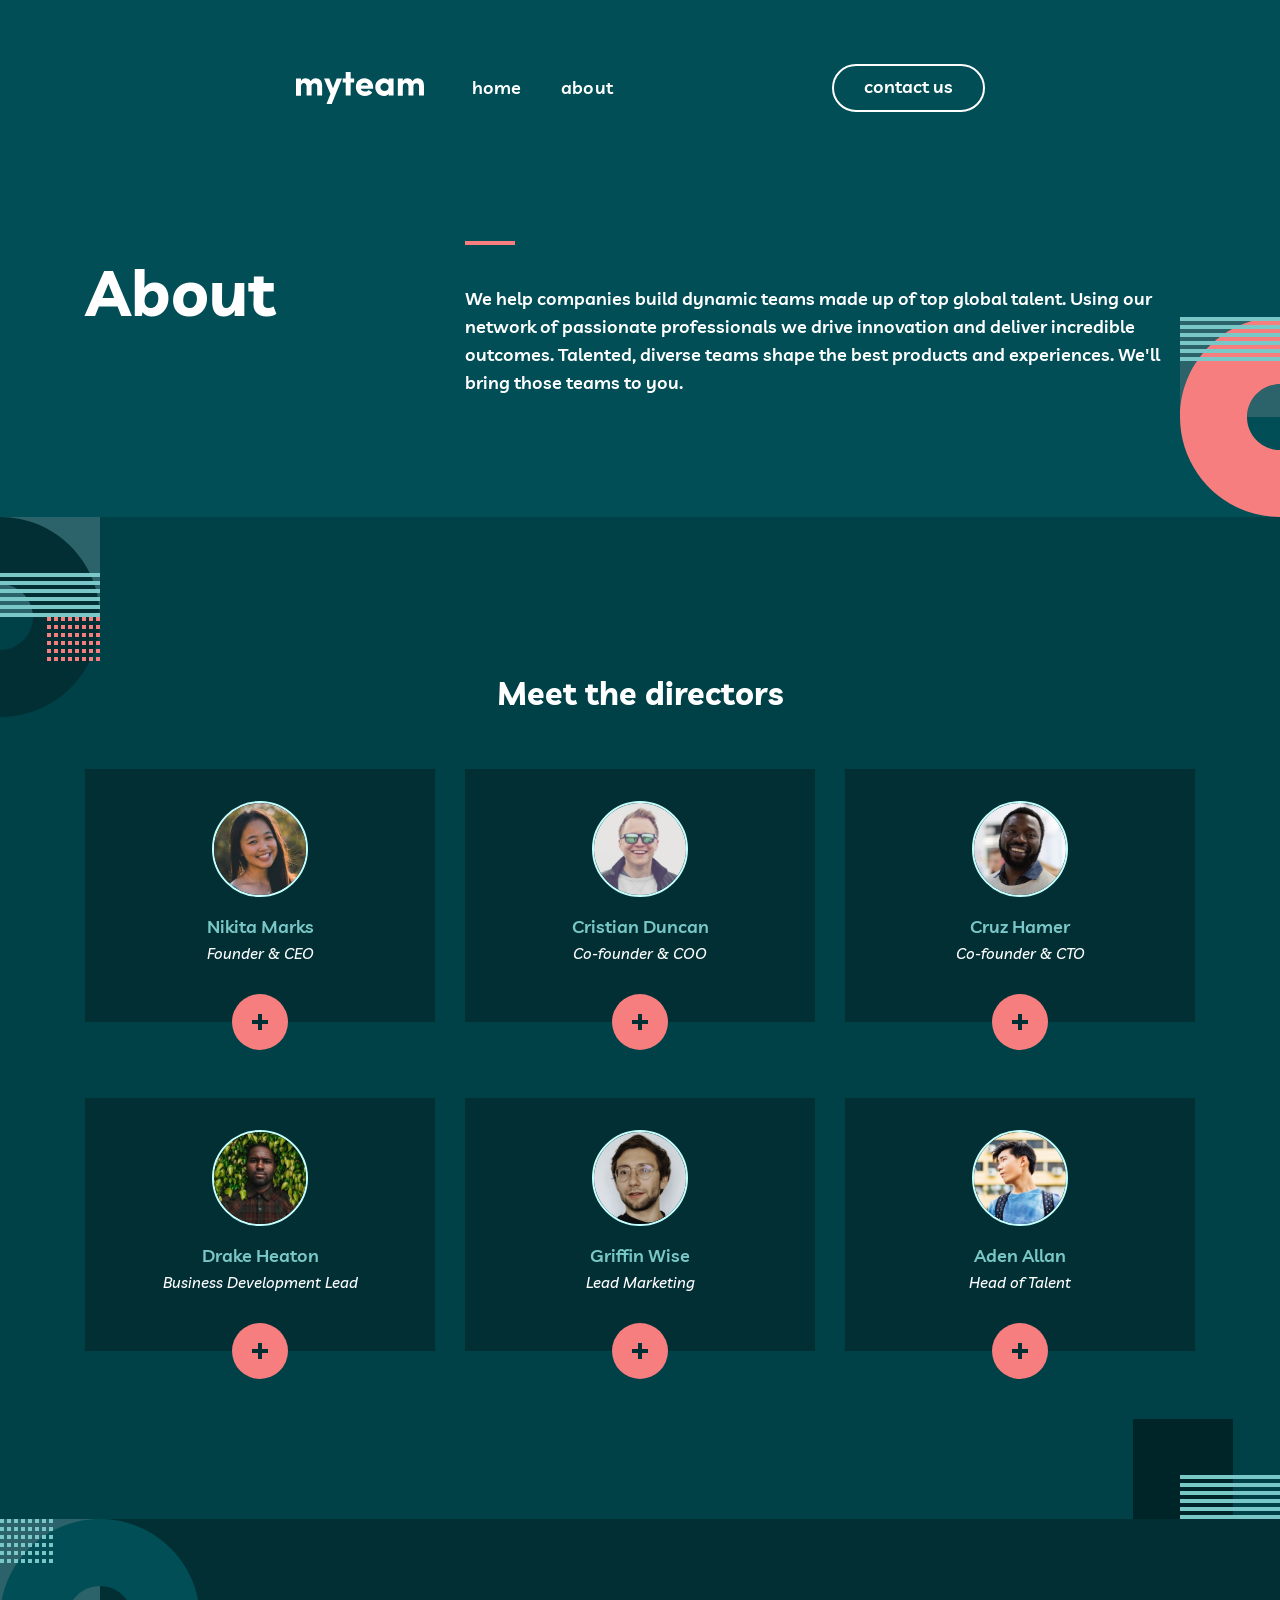
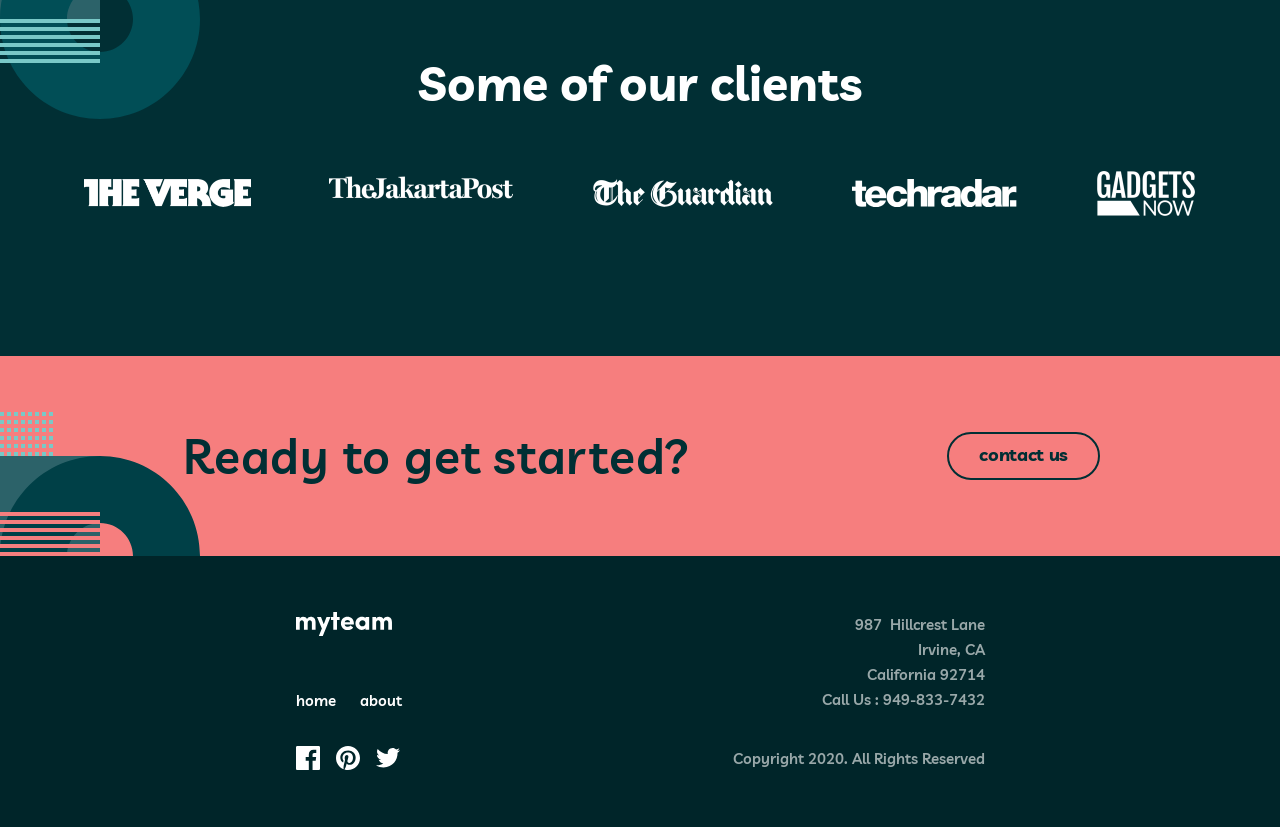
==== commit 60f32606: "merge conflict solve" ====
--- a/pages/about.html
+++ b/pages/about.html
@@ -140,6 +140,9 @@
             <img class="directors-decoration-bottom" src="../assets/icons/bg-pattern-home-4-about-3.svg" alt="">
         </section>
         <section class="clients-section">
+            
+            <img class="client-icon" src="../assets/icons/bg-pattern-about-4.svg" alt="icon">
+
             <h2>Some of our clients</h2>
             <div class="client-logos">
                 <img class="client-logo1 client-logo" src="../assets/icons/logo-the-verge.png" alt="The Verge">
--- a/css/about.css
+++ b/css/about.css
@@ -89,14 +89,14 @@
 
 .directors-section {
     background: var(--deep-jungle-green);
-    padding: 140px 24px 168px;
+    padding: 8.75rem 1.5rem 10.5rem;
 }
 
 .directors-decoration-top
 {
     position: absolute;
     top: 0;
-    left: -4%;
+    left: -6.25rem;
 }
 
 .directors-decoration-bottom {
@@ -109,8 +109,8 @@
 .clients-section > h2 {
     position: relative;
     z-index: 1;
-    margin: 0 0 64px;
-    font: 48px/48px "Livvic-Bold", sans-serif;
+    margin: 0 0 4rem;
+    font: 3rem/3rem "Livvic-Bold", sans-serif;
 }
 
 .directors-grid {
@@ -118,14 +118,14 @@
     z-index: 1;
     display: grid;
     grid-template-columns: repeat(3, minmax(0, 1fr));
-    gap: 76px 30px;
-    max-width: 1110px;
+    gap: 4.75rem 1.875rem;
+    max-width: 69.375rem;
     margin: auto;
 }
 
 .director-card {
     position: relative;
-    height: 253px;
+    height: 15.8125rem;
     background: var(--sacramento-state-green);
 }
 
@@ -137,29 +137,29 @@
     flex-direction: column;
     align-items: center;
     box-sizing: border-box;
-    padding: 32px 24px;
+    padding: 2rem 1.5rem;
 }
 
 .director-avatar {
-    width: 96px;
-    height: 96px;
+    width: 6rem;
+    height: 6rem;
     box-sizing: border-box;
-    border: 2px solid #c4fffe;
+    border: 0.125rem solid #c4fffe;
     border-radius: 50%;
     object-fit: cover;
-    margin-bottom: 16px;
+    margin-bottom: 1rem;
 }
 
 .directors-section h3 {
     margin: 0;
     color: var(--rapture-blue);
-    font-size: 18px;
-    line-height: 28px;
+    font-size: 1.125rem;
+    line-height: 1.75rem;
 }
 
 .directors-section p {
-    font-size: 15px;
-    line-height: 25px;
+    font-size: 0.9375rem;
+    line-height: 1.5625rem;
 }
 
 .director-profile p {
@@ -174,27 +174,27 @@
 }
 
 .director-details p {
-    max-width: 255px;
-    margin-top: 8px;
+    max-width: 15.9375rem;
+    margin-top: 0.5rem;
 }
 
 .director-details div {
     display: flex;
-    gap: 16px;
-    margin-top: 24px;
+    gap: 1rem;
+    margin-top: 1.5rem;
 }
 
 .director-social-icon {
     display: block;
-    width: 24px;
-    height: 24px;
+    width: 1.5rem;
+    height: 1.5rem;
     cursor: pointer;
     object-fit: contain;
     transition: transform 180ms ease;
 }
 
 .director-social-icon:hover {
-    transform: translateY(-4px) scale(1.15);
+    transform: translateY(-0.25rem) scale(1.15);
     filter: invert(47%) sepia(100%) saturate(499%) hue-rotate(314deg) brightness(110%) contrast(93%);
 }
 
@@ -207,11 +207,11 @@
     position: absolute;
     z-index: 2;
     left: 50%;
-    bottom: -28px;
+    bottom: -1.75rem;
     display: grid;
     place-items: center;
-    width: 56px;
-    height: 56px;
+    width: 3.5rem;
+    height: 3.5rem;
     padding: 0;
     transform: translateX(-50%);
     border: 0;
@@ -227,8 +227,8 @@
 }
 
 .director-card > button:focus-visible {
-    outline: 2px solid var(--white);
-    outline-offset: 3px;
+    outline: 0.125rem solid var(--white);
+    outline-offset: 0.1875rem;
 }
 
 .director-card.is-open > button {
@@ -240,8 +240,8 @@
 }
 
 .director-toggle-icon {
-    width: 16px;
-    height: 16px;
+    width: 1rem;
+    height: 1rem;
     transition: transform 180ms ease;
 }
 
@@ -279,6 +279,12 @@
     min-height: 437px;
     padding: 140px 24px 110px;
     background: var(--sacramento-state-green);
+}
+
+.client-icon {
+    position: absolute;
+    left: 0;
+    top: 0;
 }
 
 .client-logos {
@@ -421,7 +427,19 @@
 
 
 
-
+@media screen and (max-width: 1352px) {
+
+<<<<<<< HEAD
+.directors-section {
+    padding: 5rem 1.5rem 8rem;
+}
+
+.directors-section > h2 {
+    margin-bottom: 2.5rem;
+    font-size: 2rem;
+    line-height: 4.5rem;
+}
+=======
 
 
 
@@ -561,151 +579,120 @@
     .directors-section {
         padding-top: 3rem;
     }
-
-    .directors-section > h2 {
-        margin-bottom: 1.5rem;
-        font-size: 1.25rem;
-        line-height: 1.5rem;
-    }
-
-    .directors-grid {
-        gap: 1.875rem;
-    }
-
-    .directors-section h3 {
-        font-size: 0.75rem;
-        line-height: 1.125rem;
-    }
-
-    .directors-section p {
-        font-size: 0.625rem;
-        line-height: 0.9375rem;
-    }
-
-    .director-social-icon {
-        width: 0.875rem;
-        height: 0.875rem;
-    }
-
-    .director-card > button {
-        bottom: -1.25rem;
-        width: 2.125rem;
-        height: 2.125rem;
-    }
-
-    .director-toggle-icon {
-        width: 0.75rem;
-        height: 0.75rem;
-    }
-
-    header {
-        height: 6rem;
-    }
-
-    .header-navigation-bar {
-        width: calc(100% - 2rem);
-        height: 2rem;
-        margin: 2.25rem auto 0;
-    }
-
-    .header-navigation-bar img {
-        width: 8rem;
-        height: 2rem;
-    }
-
-    header nav,
-    header aside:last-child {
-        display: none;
-    }
-
-    .header-navigation-bar::after {
-        width: 1.25rem;
-        height: 1rem;
-        background: repeating-linear-gradient(
-            to bottom,
-            var(--white) 0 0.125rem,
-            transparent 0.125rem 0.4375rem
-        );
-        content: "";
-    }
-
-    .about-section {
-        position: relative;
+>>>>>>> main
+
+.directors-grid {
+    grid-template-columns: repeat(2, minmax(0, 1fr));
+    gap: 3.75rem 0.625rem;
+    margin: 0 4.6rem;  
+
+}
+
+.director-card {
+    height: 12.4375rem;
+}
+
+.director-profile,
+.director-card > article {
+    padding: 1.5rem 1rem;
+}
+
+.director-avatar {
+    width: 5rem;
+    height: 5rem;
+    margin-bottom: 0.75rem;
+}
+
+.directors-section h3 {
+    font-size: 1rem;
+    line-height: 1.5rem;
+}
+
+.directors-section p {
+    margin: 0;
+    font-size: 0.875rem;
+    line-height: 1.25rem;
+}
+
+.director-details p {
+    max-width: 12.5rem;
+    margin-top: 0.5rem;
+}
+
+.director-details div {
+    gap: 0.75rem;
+    margin-top: 1rem;
+}
+
+
+
+
+
+
+
+
+
+
+
+
+
+
+
+
+
+
+
+
+
+    .client-icon {
+    position: absolute;
+    left: 0;
+    top: 0;
+    margin-top: -6.25rem;
+}
+
+    .client-logos {
+        width: 100%;
+        max-width: 56.25rem;
+        gap: 1.25rem;
+    }
+
+    .client-logo {
+        flex-shrink: 1;
+        min-width: 0;
+    }
+
+<<<<<<< HEAD
+    .client-logo1 {
+        width: 15%;
+        max-width: 15%;
         height: auto;
-        min-height: 0;
-        padding: 1.5rem 1.5rem 1.25rem;
-        box-sizing: border-box;
-        overflow: hidden;
-        text-align: center;
-    }
-
-    .about-text {
-        position: relative;
-        z-index: 1;
-        display: block;
-        width: 100%;
-        max-width: 20rem;
+    }
+
+    .client-logo2 {
+        width: 18%;
         height: auto;
-        margin: 0 auto;
-    }
-
-    .about-text-about {
-        font-size: 2rem;
-        line-height: 2.5rem;
-    }
-
-    .about-stick {
-        display: none;
-    }
-
-    .about-text-paragraph {
-        margin-top: 0.5rem;
-        font-size: 0.9375rem;
-        line-height: 1.75rem;
-    }
-
-    .about-circle {
-        z-index: 0;
-        top: auto;
-        right: -6.25rem;
-        bottom: -8.375rem;
-        left: auto;
-        width: 12.5rem;
-        height: 12.5rem;
-    }
-
-    .clients-section {
-        min-height: 0;
-        padding: 6rem 1.5rem;
-    }
-
-    .clients-section::before {
-        position: absolute;
-        top: -6.875rem;
-        left: -6.875rem;
-        width: 13.75rem;
-        aspect-ratio: 1;
-        background: url("../assets/icons/bg-pattern-about-4.svg") center / contain no-repeat;
-        content: "";
-        pointer-events: none;
-    }
-
-    .clients-section > h2 {
-        margin-bottom: 4rem;
-        font-size: 2rem;
-        line-height: 2.5rem;
-    }
-
-    .client-logos {
-        flex-direction: column;
-        gap: 3.5rem;
-    }
-
-    .client-logo {
-        max-width: 10rem;
-        max-height: 3rem;
-    }
-
+        margin-top: -0.688rem;
+    }
+
+    .client-logo3 {
+        width: 18%;
+        height: auto;
+        margin-right: 0;
+    }
+
+    .client-logo4 {
+        width: 17%;
+        height: auto;
+    }
+
+    .client-logo5 {
+        width: 15%;
+        max-width: 15%;
+        height: auto;
+    }
+
+=======
 
 
 
@@ -745,4 +732,26 @@
     .ready-footer .ready-left {
         bottom: -1.4375rem;
     }
-}
+>>>>>>> main
+}
+
+
+
+
+
+
+
+
+
+
+
+
+
+
+
+
+
+
+
+
+
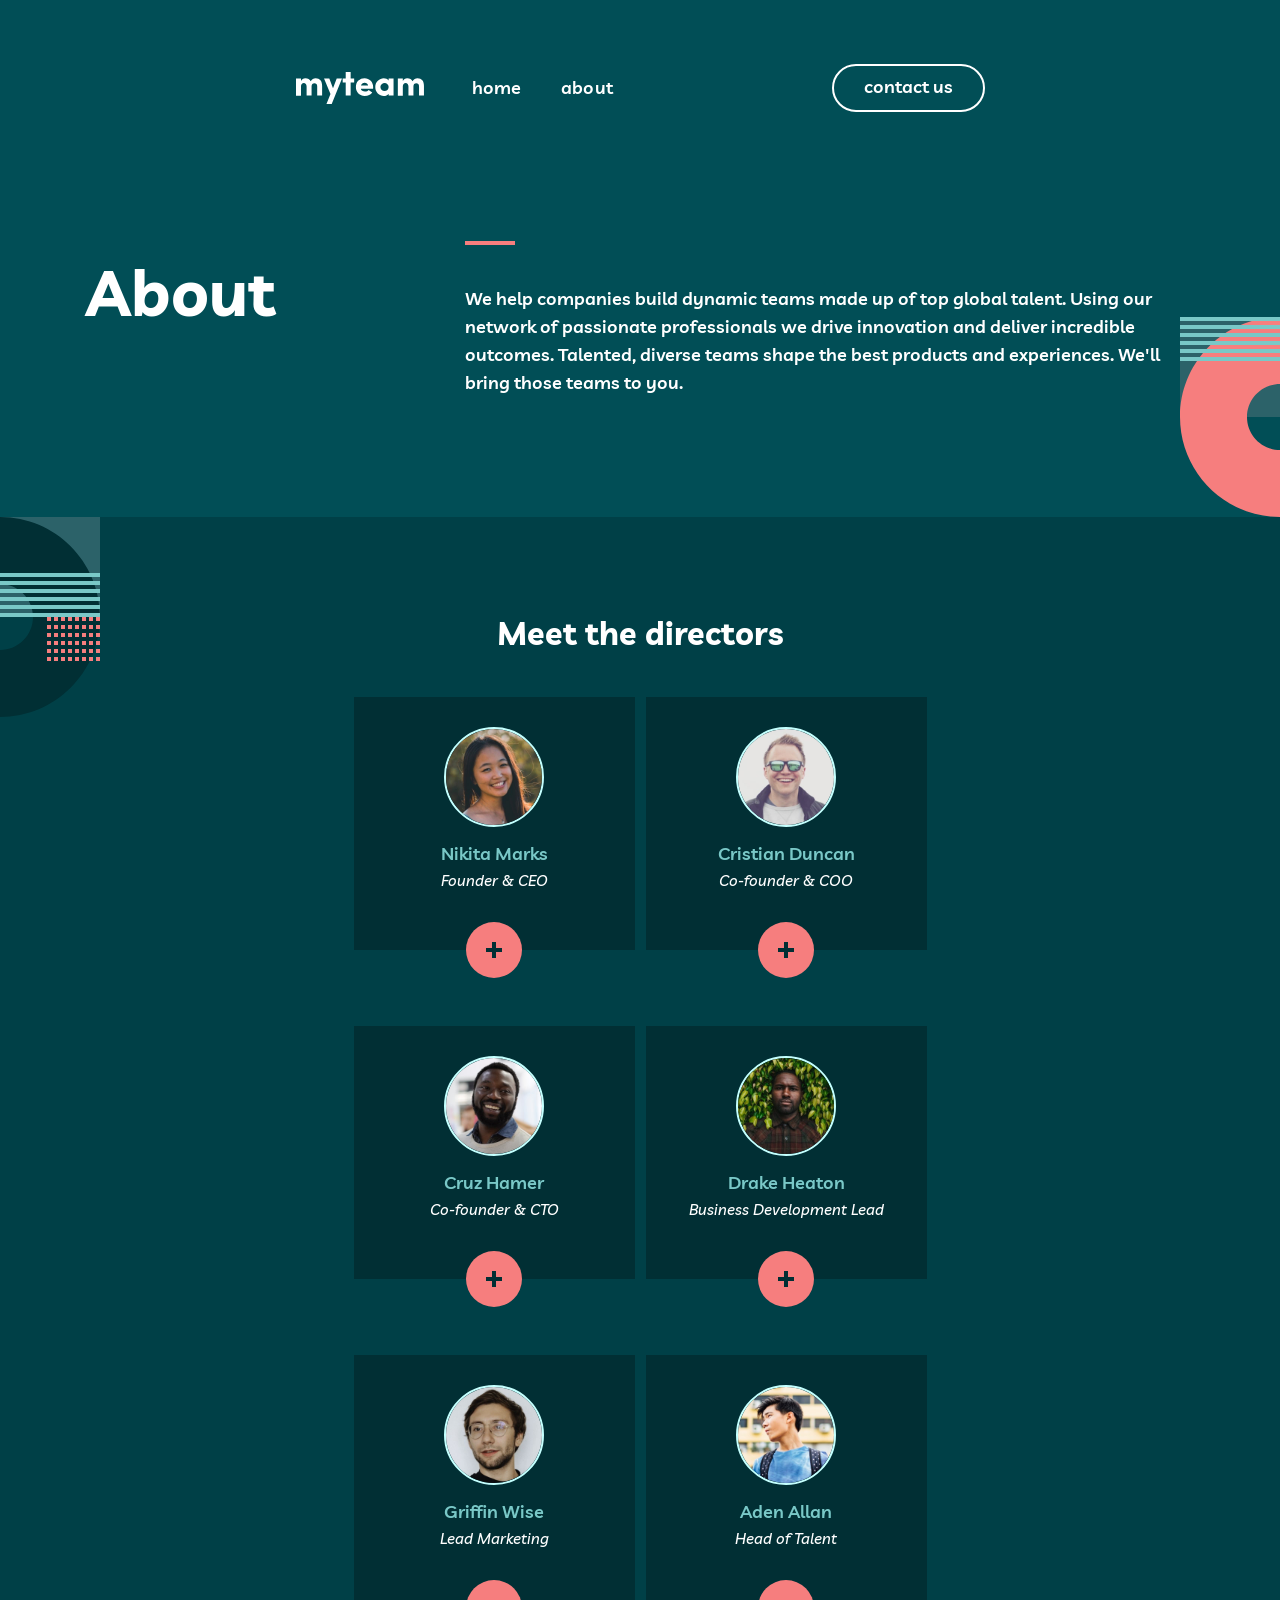
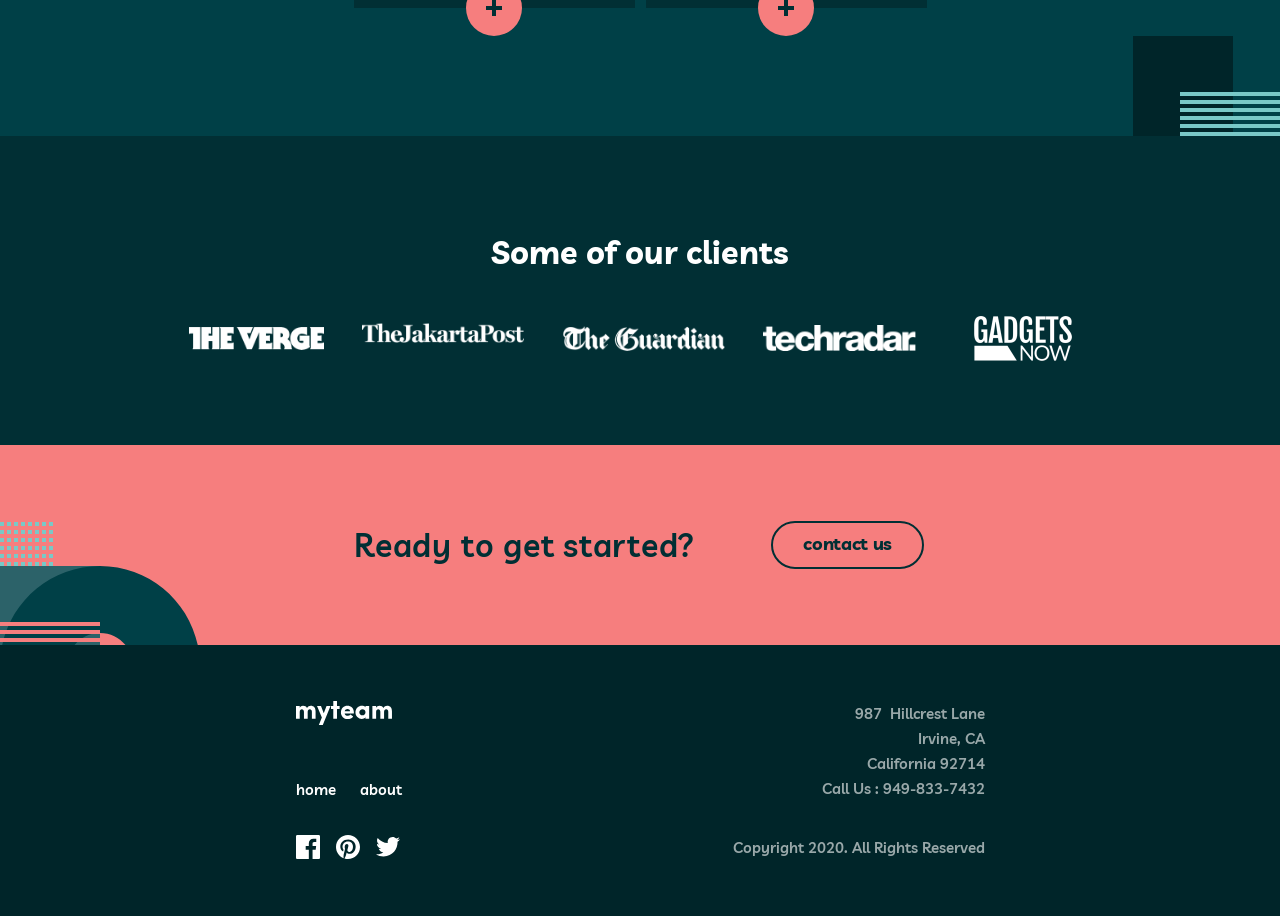
==== commit 9ab45312: "Merge branch 'main' into Task/Contactus-novbar" ====
--- a/pages/about.html
+++ b/pages/about.html
@@ -140,9 +140,6 @@
             <img class="directors-decoration-bottom" src="../assets/icons/bg-pattern-home-4-about-3.svg" alt="">
         </section>
         <section class="clients-section">
-            
-            <img class="client-icon" src="../assets/icons/bg-pattern-about-4.svg" alt="icon">
-
             <h2>Some of our clients</h2>
             <div class="client-logos">
                 <img class="client-logo1 client-logo" src="../assets/icons/logo-the-verge.png" alt="The Verge">
--- a/css/about.css
+++ b/css/about.css
@@ -427,28 +427,122 @@
 
 
 
+
+
+
+
+
 @media screen and (max-width: 1352px) {
-
-<<<<<<< HEAD
-.directors-section {
-    padding: 5rem 1.5rem 8rem;
-}
-
-.directors-section > h2 {
-    margin-bottom: 2.5rem;
-    font-size: 2rem;
-    line-height: 4.5rem;
-}
-=======
-
-
-
-
-
-
-
-
-@media screen and (max-width: 1352px) {
+    .directors-section {
+        padding: 6.25rem 1.5rem 8rem;
+    }
+
+    .directors-section > h2 {
+        margin-bottom: 3rem;
+        font-size: 2rem;
+        line-height: 2rem;
+    }
+
+    .directors-grid {
+        grid-template-columns: repeat(2, minmax(0, 1fr));
+        gap: 4.75rem 0.6875rem;
+        max-width: 35.8125rem;
+    }
+
+    .director-profile {
+        padding: 1.875rem 1.5rem;
+    }
+
+    .director-card > .director-details {
+        padding: 2.15rem 1.5rem;
+    }
+
+    .director-avatar {
+        width: 6.25rem;
+        height: 6.25rem;
+        margin-bottom: 0.84rem;
+    }
+
+    .director-details p {
+        max-width: 14.875rem;
+    }
+
+    .director-details div {
+        margin-top: 1.4rem;
+    }
+
+
+
+
+
+
+    .clients-section {
+        min-height: 0;
+        padding-bottom: 5.25rem;
+    }
+
+    .clients-section h2 {
+        font-size: 2rem;
+        margin-top: -3rem;
+        margin-bottom: 2.5rem;
+    }
+
+    .client-icon {
+        position: absolute;
+        left: 0;
+        top: 0;
+        margin-top: -6.25rem;
+    }
+
+    .client-logos {
+        width: 100%;
+        max-width: 56.25rem;
+        gap: 1.25rem;
+    }
+
+    .client-logo {
+        flex-shrink: 1;
+        min-width: 0;
+    }
+
+    .client-logo1 {
+        width: 15%;
+        max-width: 15%;
+        height: auto;
+    }
+
+    .client-logo2 {
+        width: 18%;
+        height: auto;
+        margin-top: -0.688rem;
+    }
+
+    .client-logo3 {
+        width: 18%;
+        height: auto;
+        margin-right: 0;
+    }
+
+    .client-logo4 {
+        width: 17%;
+        height: auto;
+    }
+
+    .client-logo5 {
+        width: 15%;
+        max-width: 15%;
+        height: auto;
+    }
+
+
+
+
+
+
+
+
+
+
     .ready-footer {
         position: relative; 
         display: flex;
@@ -479,58 +573,64 @@
         bottom: -1.35rem; 
         left: 0;
     } 
-
+}
+
+
+
+
+
+
+
+
+
+
+
+
+
+
+
+
+
+@media screen and (max-width: 767px) {
     .directors-section {
-        padding: 5.75rem 6% 4rem;
-    }
-
-    .directors-decoration-top {
-        left: -7rem;
-        top: -6.3rem;
-    }
-
-    .directors-section > h2 {
-        margin-bottom: 2.75rem;
-        font-size: 1.75rem;
-        line-height: 2.125rem;
+        padding-top: 3rem;
     }
 
     .directors-grid {
-        grid-template-columns: minmax(0, 1fr);
-        gap: 3.25rem;
-        max-width: 100%;
+        grid-template-columns: repeat(2, minmax(0, 1fr));
+        gap: 3.75rem 0.625rem;
+        margin: 0 4.6rem;  
+
     }
 
     .director-card {
-        height: auto;
-        aspect-ratio: 1.29 / 1;
+        height: 12.4375rem;
     }
 
     .director-profile,
     .director-card > article {
-        padding: 9% 0.75rem;
+        padding: 1.5rem 1rem;
     }
 
     .director-avatar {
-        width: 33%;
-        max-width: 8.5rem;
-        height: auto;
-        aspect-ratio: 1;
-        margin-bottom: 6.5%;
+        width: 5rem;
+        height: 5rem;
+        margin-bottom: 0.75rem;
     }
 
     .directors-section h3 {
-        font-size: 1.125rem;
-        line-height: 1.75rem;
+        font-size: 1rem;
+        line-height: 1.5rem;
     }
 
     .directors-section p {
-        font-size: 0.9375rem;
-        line-height: 1.5rem;
+        margin: 0;
+        font-size: 0.875rem;
+        line-height: 1.25rem;
     }
 
     .director-details p {
-        max-width: 11rem;
+        max-width: 12.5rem;
         margin-top: 0.5rem;
     }
 
@@ -539,160 +639,23 @@
         margin-top: 1rem;
     }
 
-    .director-social-icon {
-        width: 1.25rem;
-        height: 1.25rem;
-    }
-
-    .director-card > button {
-        bottom: -1.75rem;
-        width: 3.5rem;
-        height: 3.5rem;
-    }
-
-    .director-toggle-icon {
-        width: 1.5rem;
-        height: 1.5rem;
-    }
-
-
-}
-
-
-
-
-
-
-
-
-
-
-
-
-
-
-
-
-
-
-@media screen and (max-width: 767px) {
-    .directors-section {
-        padding-top: 3rem;
-    }
->>>>>>> main
-
-.directors-grid {
-    grid-template-columns: repeat(2, minmax(0, 1fr));
-    gap: 3.75rem 0.625rem;
-    margin: 0 4.6rem;  
-
-}
-
-.director-card {
-    height: 12.4375rem;
-}
-
-.director-profile,
-.director-card > article {
-    padding: 1.5rem 1rem;
-}
-
-.director-avatar {
-    width: 5rem;
-    height: 5rem;
-    margin-bottom: 0.75rem;
-}
-
-.directors-section h3 {
-    font-size: 1rem;
-    line-height: 1.5rem;
-}
-
-.directors-section p {
-    margin: 0;
-    font-size: 0.875rem;
-    line-height: 1.25rem;
-}
-
-.director-details p {
-    max-width: 12.5rem;
-    margin-top: 0.5rem;
-}
-
-.director-details div {
-    gap: 0.75rem;
-    margin-top: 1rem;
-}
-
-
-
-
-
-
-
-
-
-
-
-
-
-
-
-
-
-
-
-
-
-    .client-icon {
-    position: absolute;
-    left: 0;
-    top: 0;
-    margin-top: -6.25rem;
-}
-
-    .client-logos {
-        width: 100%;
-        max-width: 56.25rem;
-        gap: 1.25rem;
-    }
-
-    .client-logo {
-        flex-shrink: 1;
-        min-width: 0;
-    }
-
-<<<<<<< HEAD
-    .client-logo1 {
-        width: 15%;
-        max-width: 15%;
-        height: auto;
-    }
-
-    .client-logo2 {
-        width: 18%;
-        height: auto;
-        margin-top: -0.688rem;
-    }
-
-    .client-logo3 {
-        width: 18%;
-        height: auto;
-        margin-right: 0;
-    }
-
-    .client-logo4 {
-        width: 17%;
-        height: auto;
-    }
-
-    .client-logo5 {
-        width: 15%;
-        max-width: 15%;
-        height: auto;
-    }
-
-=======
+
+
+
+
+
+
+
+
+
+
+
+
+
+
+
+
+
 
 
 
@@ -732,26 +695,25 @@
     .ready-footer .ready-left {
         bottom: -1.4375rem;
     }
->>>>>>> main
-}
-
-
-
-
-
-
-
-
-
-
-
-
-
-
-
-
-
-
-
-
-
+}
+
+
+
+
+
+
+
+
+
+
+
+
+
+
+
+
+
+
+
+
+
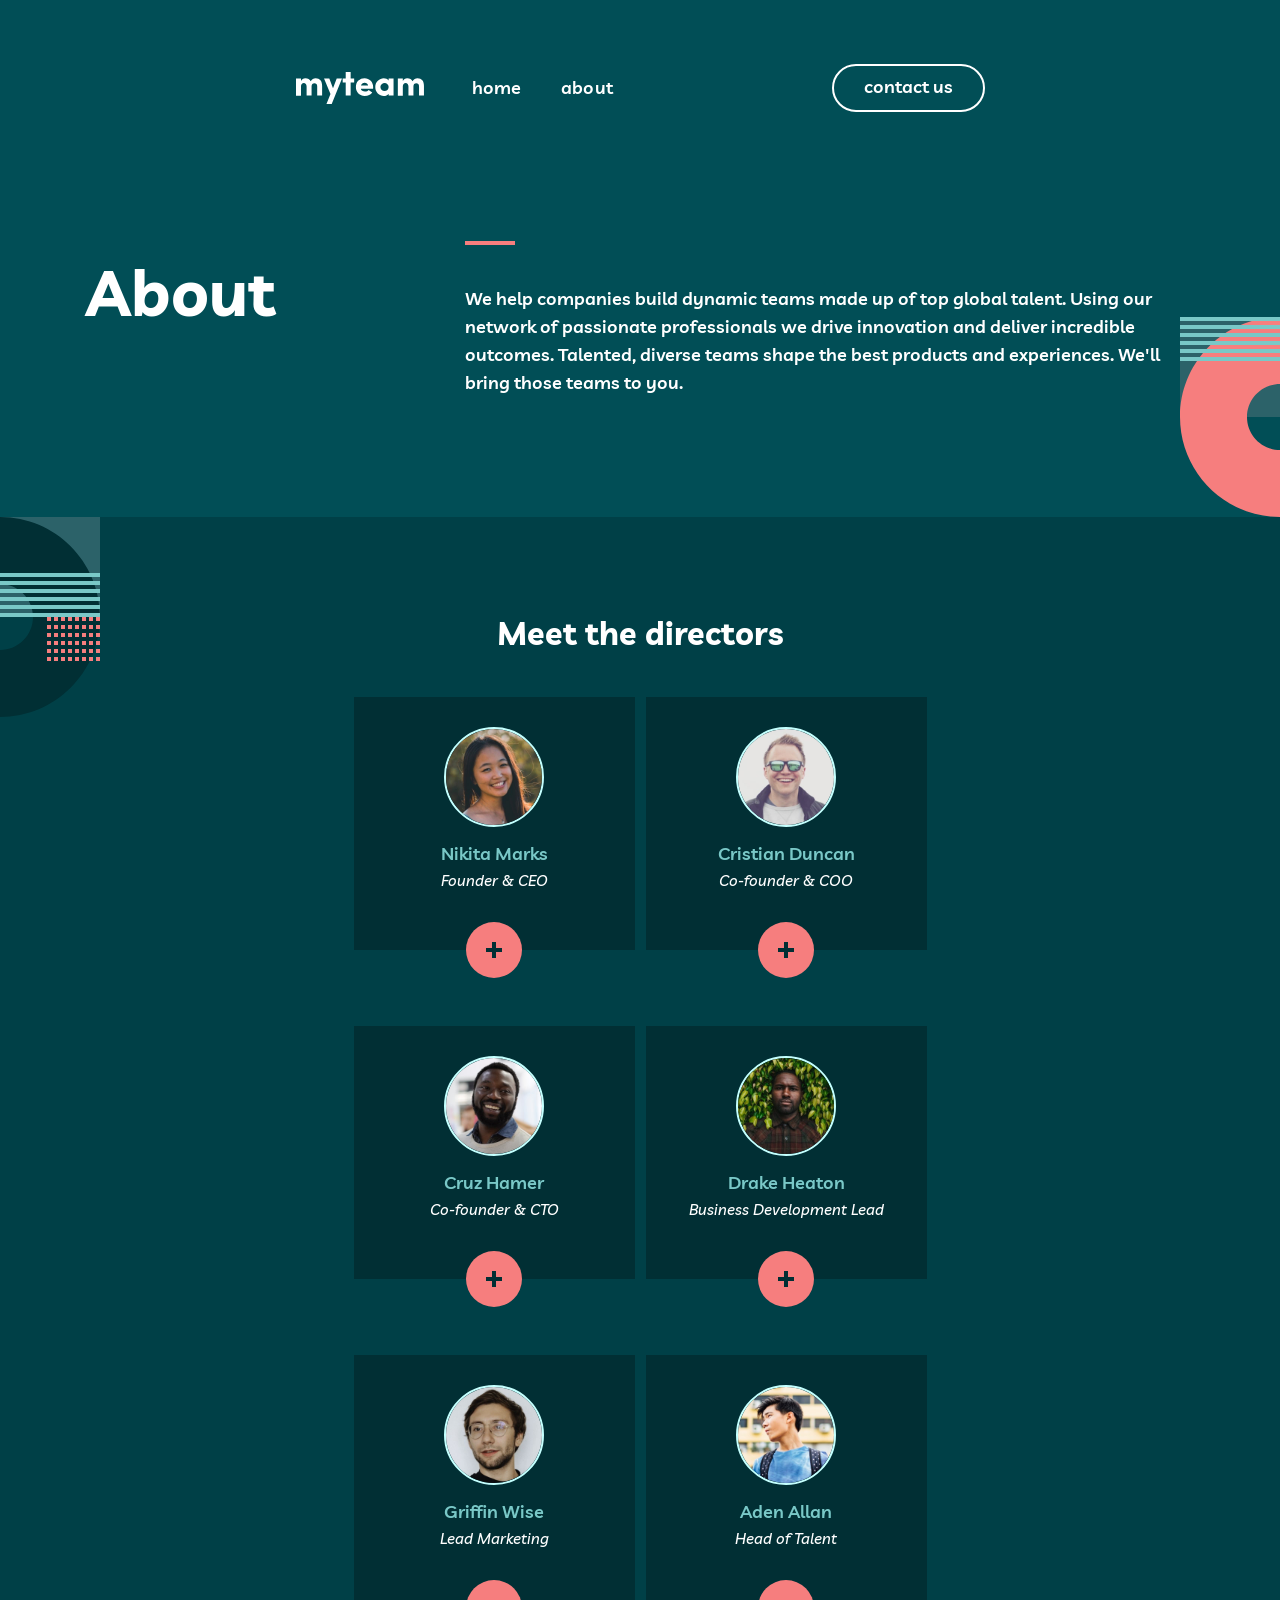
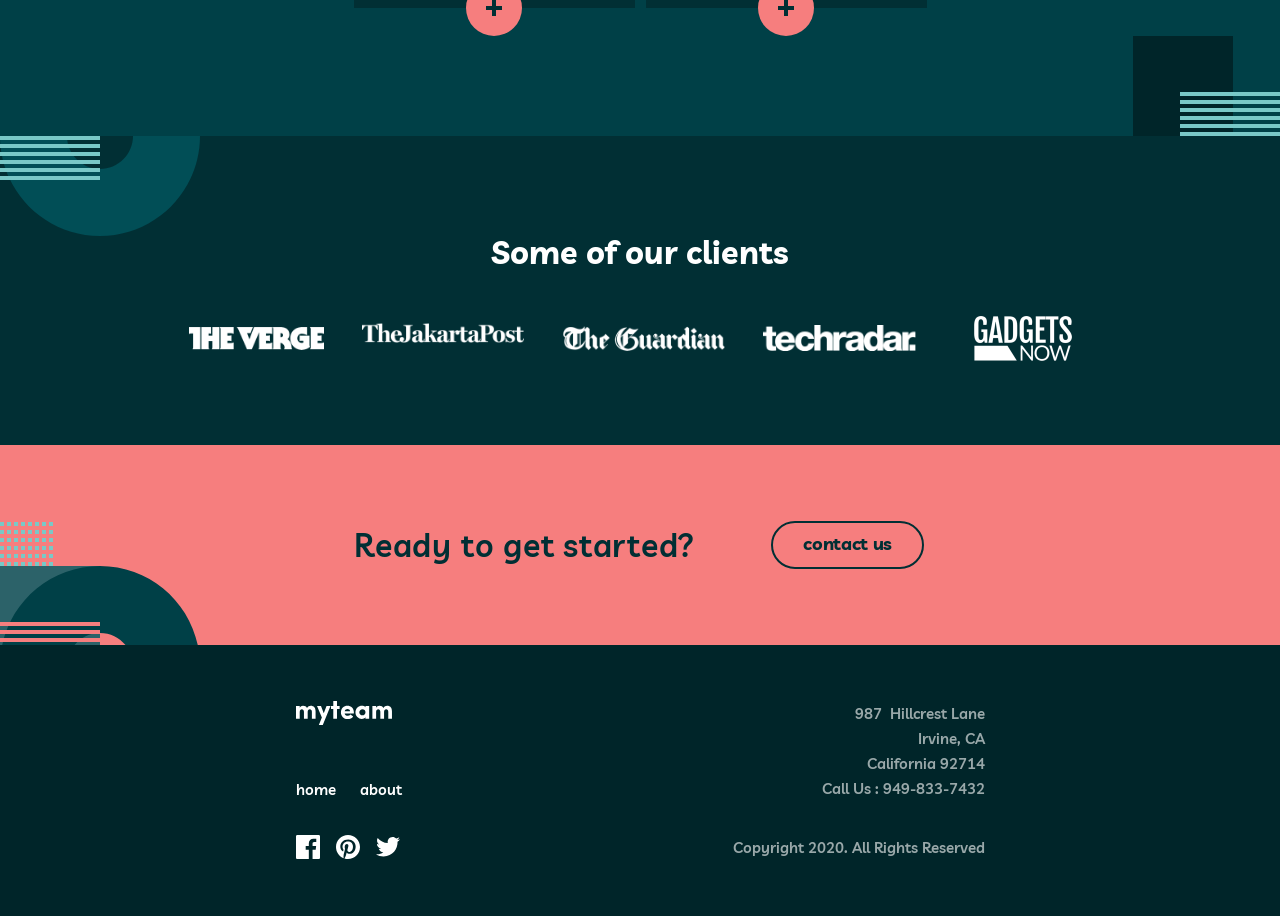
==== commit 99f89eb6: "Merge pull request #76 from wexiumx/Task/Hel-22 Task: About page - Meet the directors - Tablet" ====
--- a/pages/about.html
+++ b/pages/about.html
@@ -140,6 +140,9 @@
             <img class="directors-decoration-bottom" src="../assets/icons/bg-pattern-home-4-about-3.svg" alt="">
         </section>
         <section class="clients-section">
+            
+            <img class="client-icon" src="../assets/icons/bg-pattern-about-4.svg" alt="icon">
+
             <h2>Some of our clients</h2>
             <div class="client-logos">
                 <img class="client-logo1 client-logo" src="../assets/icons/logo-the-verge.png" alt="The Verge">
--- a/css/main.css
+++ b/css/main.css
@@ -108,10 +108,12 @@
 p { margin: 0; }
 h1 { margin: 0; }
 
-
-
-
-    
+html {
+	background-color: var(--dark-green);
+}
+
+
+
 header {
     height: 12.0rem;
     width: 100%;
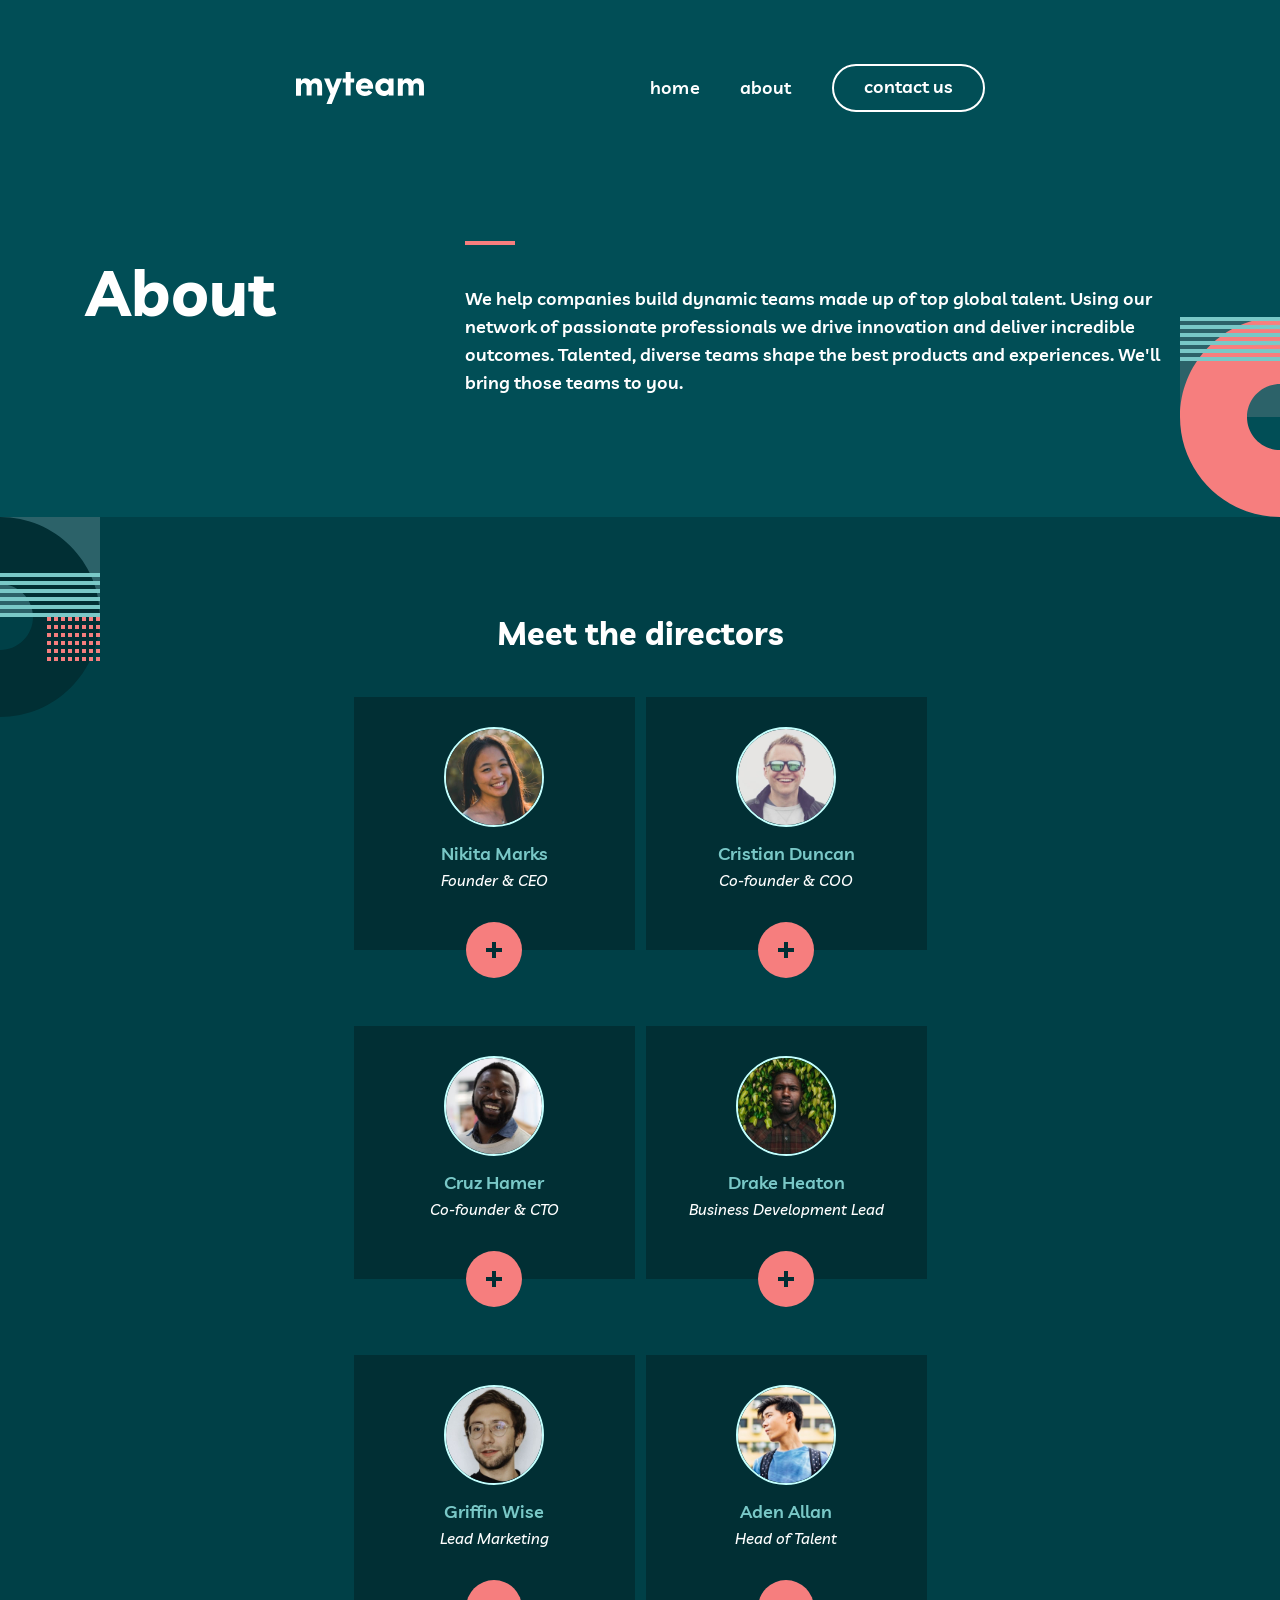
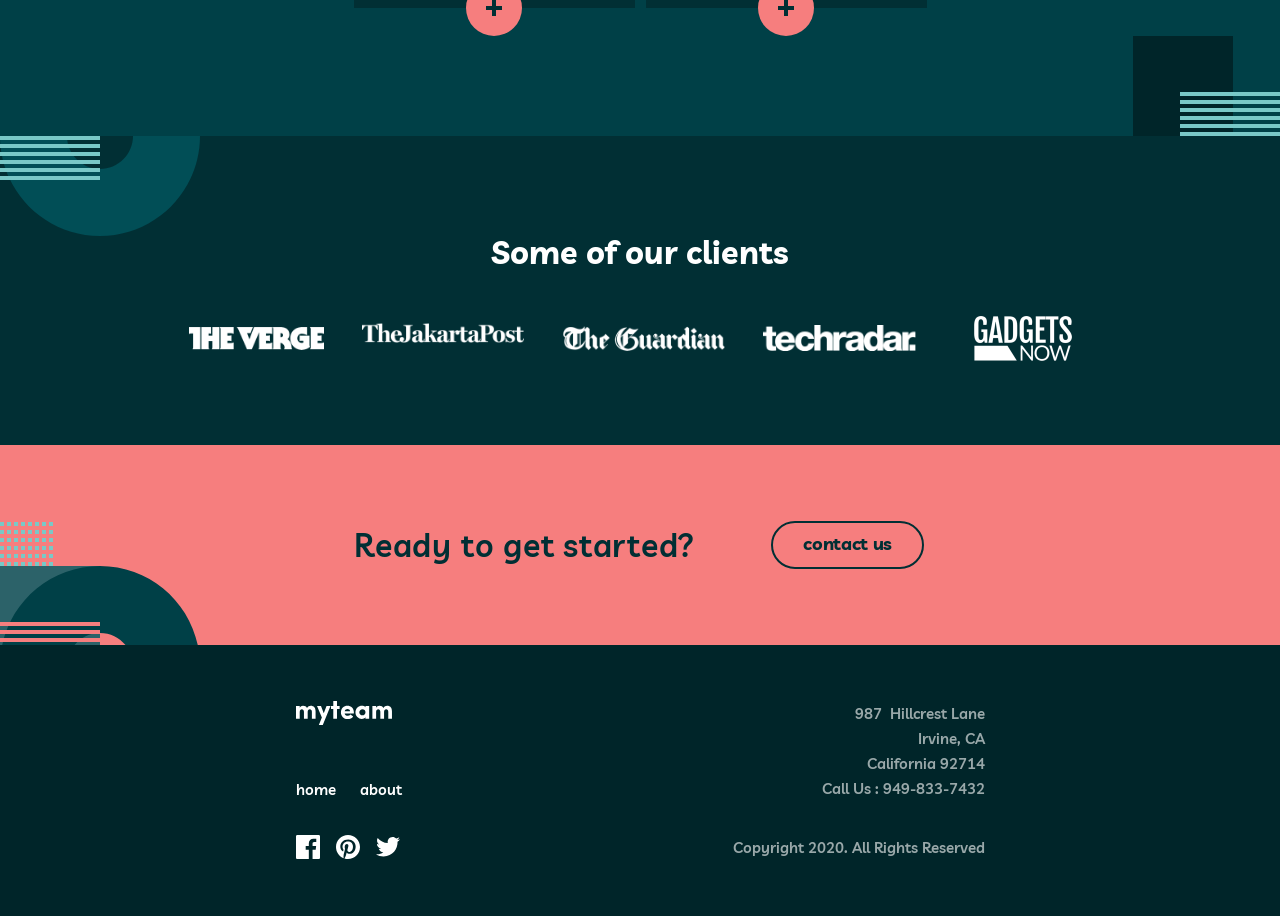
==== commit 89c8e387: "fixed code problems + added novbar" ====
--- a/pages/about.html
+++ b/pages/about.html
@@ -7,21 +7,22 @@
     <link rel="stylesheet" href="../css/normalize.css">
     <link rel="stylesheet" href="../css/main.css">
     <link rel="stylesheet" href="../css/about.css">
+    <script src="../js/about.js" defer></script>
 </head>
 <body>
     <header>
         <section class="header-navigation-bar">
             <aside>
                 <img class="nav-logo" src="../assets/icons/logo.svg" alt="logo">
-                <nav>
+            </aside>
+
+            <aside>
+                <nav id="about-navigation">
                     <a href="../index.html">home</a>
                     <a href="about.html">about</a>
                 </nav>
-            </aside>
-
-            <aside>
-                <button class="nav-contact"><a href="contact.html">contact us</a></button>
-                <button class="nav-toggle"><img src="../assets/icons/icon-hamburger.svg" alt="menu"></button>
+                <a class="nav-contact" href="contact.html">contact us</a>
+                <button class="nav-toggle" type="button" aria-label="Open navigation" aria-controls="about-navigation" aria-expanded="false"><img src="../assets/icons/icon-hamburger.svg" alt=""></button>
             </aside>
         </section>
     </header>
@@ -37,7 +38,7 @@
             <img src="../assets/icons/bg-pattern-about-1-mobile-nav-1.svg" alt="bg-pattern-about-1-mobile-nav-1" class="about-circle">
         </section>
         <section class="directors-section">
-            <img class="directors-decoration-top" src="../assets/icons/bg-pattern-about-2-contact-1.svg" alt="">
+            <img class="directors-decoration-top" src="../assets/icons/bg-pattern-about-2-contact-1.svg" alt="decoration">
             <h2>Meet the directors</h2>
             <div class="directors-grid">
                 <div class="director-card">
@@ -162,7 +163,7 @@
 
             <div class="ready-content">
                 <h2>Ready to get started?</h2>
-                <button class="ready-button"><a href="contact.html">contact us</a></button>
+                <a class="ready-button" href="contact.html">contact us</a>
             </div>
         </section>
     </main>
--- a/css/main.css
+++ b/css/main.css
@@ -175,12 +175,6 @@
     transition: color 0.2s ease-in-out;
 }
 
-header button:hover a {
-    color: black;
-    transition: color 0.2s ease-in-out;
-}
-
-
 .header-navigation-bar img {
     width: 10rem;
     height: 2.5rem;
@@ -200,6 +194,27 @@
 
 .header-navigation-bar .nav-toggle {
 	display: none;
+}
+
+.nav-contact {
+	display: flex;
+	align-items: center;
+	justify-content: center;
+	box-sizing: border-box;
+	width: 9.563rem;
+	height: 3rem;
+	padding-bottom: 0.15rem;
+	border: 2px solid white;
+	border-radius: 1.5rem;
+	background-color: transparent;
+	color: white;
+	cursor: pointer;
+	transition: color 0.2s ease-in-out, background-color 0.2s ease-in-out;
+}
+
+.nav-contact:hover {
+	background-color: white;
+	color: black;
 }
 
 
@@ -513,10 +528,10 @@
         display: flex;
         justify-content: space-between;
         align-items: center;
-        width: 20.4375rem;
+        width: 100%;
         max-width: 100%;
         height: 8rem;
-        margin: 0 auto;
+        margin: 0 1.5rem;
     }
 
     .header-navigation-bar nav,
@@ -551,4 +566,55 @@
         height: 1.0625rem;
     }
 
+
+
+
+
+
+
+
+
+
+
+
+    .site-footer {
+        min-height: 27rem;
+    }
+
+    .footer-content {
+        width: 100%;
+        row-gap: 0;
+        padding: 4.125rem 1.5rem 4.0625rem;
+    }
+
+    .footer-brand,
+    .footer-address-box,
+    .footer-socials,
+    .footer-copyright {
+        width: 100%;
+        text-align: center;
+    }
+
+    .footer-left .footer-logo {
+        margin: 0 auto;
+    }
+
+    .footer-nav {
+        justify-content: center;
+        margin-top: 1.4375rem;
+    }
+
+    .footer-address-box {
+        margin-top: 1.5rem;
+    }
+
+    .footer-socials {
+        justify-content: center;
+        margin-top: 2.5625rem;
+    }
+
+    .footer-copyright {
+        margin-top: 0.9375rem;
+    }
+
 }
--- a/css/about.css
+++ b/css/about.css
@@ -57,6 +57,15 @@
     height: auto;
 }
 
+.header-navigation-bar > aside:last-child {
+    display: flex;
+    align-items: center;
+    gap: 2.5rem;
+}
+
+.header-navigation-bar > aside:last-child nav {
+    margin-left: 0;
+}
 
 
 
@@ -312,19 +321,22 @@
 }
 
 .client-logo2 {
-width: 11.5rem;
-height: 1.4375rem;
-margin-top: -0.688rem;
-}
+    width: 11.5rem;
+    height: 1.4375rem;
+    margin-top: -0.688rem;
+}
+
 .client-logo3 {
-width: 11.25rem;
-height: 1.75rem;
-margin-right: -0.063rem;
-}
+    width: 11.25rem;
+    height: 1.75rem;
+    margin-right: -0.063rem;
+}
+
 .client-logo4 {
-width: 10.3125rem;
-height: 1.75rem;
-}
+    width: 10.3125rem;
+    height: 1.75rem;
+}
+
 .client-logo5 {
     max-width: 15%;
     max-height: 2.813rem;
@@ -387,11 +399,15 @@
 }
 
 .ready-button {
-    margin-right: -0.1rem;
+	display: flex;
+	align-items: center;
+	justify-content: center;
+	box-sizing: border-box;
+	margin-right: -0.1rem;
 	width: 9.5625rem;
 	height: 3rem;
-    padding-bottom: 0.1rem;
-    letter-spacing: -0.02rem;
+	letter-spacing: -0.02rem;
+	padding-bottom: 0.1rem;
 	border: 0.125rem solid var(--sacramento-state-green);
 	border-radius: 1.5rem;
 	background-color: transparent;
@@ -399,25 +415,19 @@
 	font-family: "Livvic-Bold";
 	font-size: 1.125rem;
 	line-height: 1.75rem;
+	text-decoration: none;
 	cursor: pointer;
 	transition: color 0.2s ease-in-out, background-color 0.2s ease-in-out;
 }
 
-.ready-button a,
-.ready-button a:visited,
-.ready-button a:link {
-    text-decoration: none;
-    color: var(--sacramento-state-green);
-}
-
-.ready-button:hover a {
-	color: var(--white);
+.ready-button:visited {
+	color: var(--sacramento-state-green);
 }
 
 .ready-button:hover {
 	background-color: var(--sacramento-state-green);
-}
-
+	color: var(--white);
+}
 
 
 
@@ -592,66 +602,238 @@
 
 
 @media screen and (max-width: 767px) {
+    .header-navigation-bar.is-open {
+        position: fixed;
+        inset: 0;
+        z-index: 10;
+        width: 100%;
+        height: 100vh;
+        margin: 0;
+        justify-content: flex-end;
+        align-items: stretch;
+        background: rgb(0 37 41 / 65%);
+    }
+
+    .header-navigation-bar.is-open > aside:first-child {
+        display: none;
+    }
+
+    .header-navigation-bar.is-open > aside:last-child {
+        display: flex;
+        position: relative;
+        z-index: 1;
+        width: 68%;
+        height: 100%;
+        padding: 2.5rem 3rem;
+        box-sizing: border-box;
+        flex-direction: column;
+        align-items: stretch;
+        gap: 2rem;
+        overflow: hidden;
+        background-color: var(--police-blue);
+        background-image: url("../assets/icons/bg-pattern-about-1-mobile-nav-1.svg");
+        background-repeat: no-repeat;
+        background-position: right -6.25rem bottom 0;
+        background-size: 12.5rem;
+    }
+
+    .header-navigation-bar.is-open .nav-toggle {
+        order: -1;
+        position: fixed;
+        width: 1.25rem;
+        height: 1.0625rem;
+        border: 0;
+        padding: 0;
+        display: flex;
+        align-items: center;
+        justify-content: center;
+        font-size: 2.25rem;
+        line-height: 1;
+    }
+
+    .header-navigation-bar.is-open .nav-toggle img {
+        display: none;
+    }
+
+    .header-navigation-bar.is-open .nav-toggle::before {
+        color: var(--white);
+        content: "×";
+    }
+
+    .header-navigation-bar.is-open nav {
+        position: relative;
+        display: flex;
+        flex-direction: column;
+        align-items: flex-start;
+        gap: 1.5rem;
+        margin: 0;
+        padding: 5rem 0 0;
+    }
+
+    .header-navigation-bar.is-open .nav-contact {
+        display: flex;
+        width: 100%;
+        margin-top: 0.25rem;
+    }
+
+    .about-text {
+        display: block;
+        box-sizing: border-box;
+        width: 100%;
+        height: auto;
+        padding: 0 1.5rem;
+        margin: 2rem 0;
+        text-align: center;
+        position: relative;
+    }
+
+    .about-text-about {
+        margin-top: 0rem;
+        font-size: 2.5rem;
+        line-height: 2.5rem;
+    }
+
+    .about-stick {
+        display: none;
+    }
+
+    .about-section {
+        margin-top: -4rem;
+        min-height: 24.5rem;
+    }
+
+    .about-text-paragraph {
+        margin: 1rem 0 0;
+        font-size: 1.125rem;
+        line-height: 1.75rem;
+        font-size : 0.9375rem;
+    }
+
+    .about-circle {
+        right: -6.25rem;
+        bottom: -6.25rem;
+        width: 12.5rem;
+    }
+
+
+
+
+
+
+
+
+
+
+    .directors-decoration-top {
+        position: absolute;
+        top: 0;
+        left: -6.25rem;
+        margin-top: -6.25rem;
+    }
+
     .directors-section {
-        padding-top: 3rem;
+        padding: 6.25rem 1.5rem 8rem;
+    }
+
+    .directors-section > h2 {
+        margin-bottom: 3rem;
+        font-size: 2rem;
+        line-height: 2rem;
+        margin-top: -0.625rem;
     }
 
     .directors-grid {
-        grid-template-columns: repeat(2, minmax(0, 1fr));
-        gap: 3.75rem 0.625rem;
-        margin: 0 4.6rem;  
-
-    }
-
-    .director-card {
-        height: 12.4375rem;
-    }
-
-    .director-profile,
-    .director-card > article {
-        padding: 1.5rem 1rem;
+        grid-template-columns: repeat(1, minmax(0, 1fr));
+        gap: 2.95rem;
+        max-width: 35.8125rem;
+    }
+
+    .director-profile {
+        padding: 1.875rem 1.5rem;
+    }
+
+    .director-card > .director-details {
+        padding: 2.15rem 1.5rem;
     }
 
     .director-avatar {
-        width: 5rem;
-        height: 5rem;
-        margin-bottom: 0.75rem;
-    }
-
-    .directors-section h3 {
-        font-size: 1rem;
-        line-height: 1.5rem;
-    }
-
-    .directors-section p {
+        width: 6.25rem;
+        height: 6.25rem;
+        margin-bottom: 0.84rem;
+    }
+
+    .director-details p {
+        max-width: 14.875rem;
+    }
+
+    .director-details div {
+        margin-top: 1.4rem;
+    }
+
+
+
+
+
+
+
+
+
+
+
+
+
+
+
+
+    .clients-section {
+        min-height: 39.5rem;
+        padding: 5.5rem 1.5rem;
+    }
+
+    .client-icon {
+        left: -6.25rem;
+        margin-top: -6.25rem;
+    }
+
+    .clients-section h2 {
+        margin: 0 0 4rem;
+        font-size: 2rem;
+        line-height: 2rem;
+    }
+
+    .client-logos {
+        flex-direction: column;
+        gap: 3.5rem;
+    }
+
+    .client-logo {
         margin: 0;
-        font-size: 0.875rem;
-        line-height: 1.25rem;
-    }
-
-    .director-details p {
-        max-width: 12.5rem;
-        margin-top: 0.5rem;
-    }
-
-    .director-details div {
-        gap: 0.75rem;
-        margin-top: 1rem;
-    }
-
-
-
-
-
-
-
-
-
-
-
-
-
-
+    }
+
+    .client-logo1 {
+        width: 9.1875rem;
+        max-width: none;
+    }
+
+    .client-logo2 {
+        width: 10.1875rem;
+        height: auto;
+    }
+
+    .client-logo3 {
+        width: 10rem;
+        height: auto;
+    }
+
+    .client-logo4 {
+        width: 9.1875rem;
+        height: auto;
+    }
+
+    .client-logo5 {
+        width: 5.4375rem;
+        max-width: none;
+    }
 
 
 
@@ -716,4 +898,3 @@
 
 
 
-
